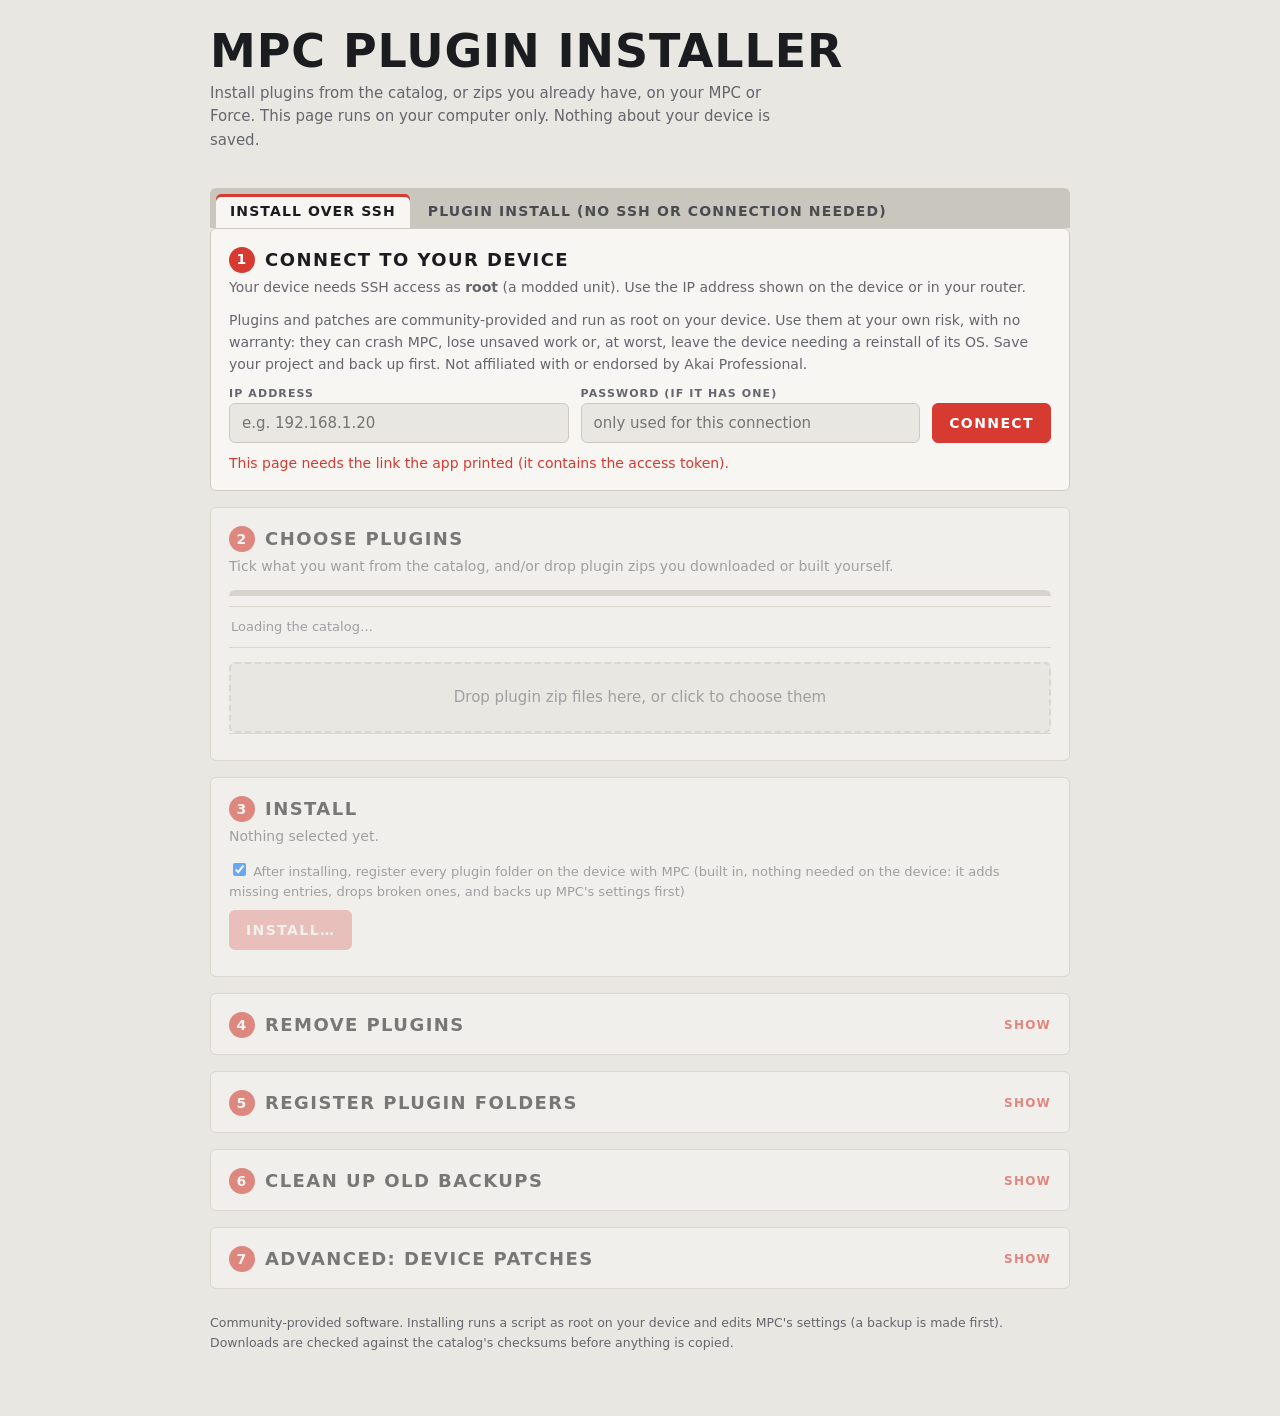
==== tools/desktop/web/index.html @ d4f352e7 "desktop: the easy stick's version label comes from the server, not a copy in the page Co-Authored-By" ====
<!doctype html>
<html lang="en">
<head>
<meta charset="utf-8">
<meta name="viewport" content="width=device-width, initial-scale=1">
<title>MPC Plugin Installer</title>
<style>
:root { --bg:#e9e7e2; --panel:#f7f6f3; --panel-2:#eeede8; --line:#cdcac2; --fg:#1b1c1f; --muted:#64666d; --accent:#d63a30; --accent-fg:#fff;
  --ok:#2e7d32; --lcd:#1b1c1f; --lcd-fg:#f4f4f4; --display:"Titillium Web","Arial Narrow",system-ui,sans-serif; --text:"Roboto",system-ui,sans-serif; color-scheme:light; }
* { box-sizing:border-box; }
body { margin:0; background:var(--bg); color:var(--fg); font:400 15px/1.55 var(--text); padding:0 16px 64px; }
.wrap { max-width:860px; margin-inline:auto; }
header { padding:28px 0 8px; }
h1 { font:700 clamp(30px,6vw,46px)/1 var(--display); text-transform:uppercase; letter-spacing:.02em; margin:0 0 8px; }
.lede { color:var(--muted); margin:0 0 20px; max-width:60ch; }
section { background:var(--panel); border:1px solid var(--line); border-radius:6px; padding:18px 18px 16px; margin-bottom:16px; }
section.off { opacity:.55; }
h2 { font:700 18px/1.2 var(--display); text-transform:uppercase; letter-spacing:.08em; margin:0 0 4px; display:flex; gap:10px; align-items:center; }
h2 .n { display:inline-grid; place-items:center; width:26px; height:26px; border-radius:50%; background:var(--accent); color:var(--accent-fg); font-size:14px; }
.sub { color:var(--muted); margin:0 0 12px; font-size:14px; }
label.f { display:flex; flex-direction:column; gap:4px; font:600 11px/1 var(--display); letter-spacing:.1em; text-transform:uppercase; color:var(--muted); }
input[type=text], input[type=password] { font:400 15px var(--text); letter-spacing:0; text-transform:none; color:var(--fg); background:var(--bg); border:1px solid var(--line); border-radius:6px; padding:10px 12px; width:100%; }
.row { display:flex; gap:12px; flex-wrap:wrap; align-items:flex-end; }
.row > * { flex:1 1 200px; }
.row > button { flex:0 0 auto; }
button, .btn { font:600 14px/1 var(--display); letter-spacing:.1em; text-transform:uppercase; border-radius:6px; border:1px solid var(--line); background:var(--panel-2); color:var(--fg); padding:12px 16px; cursor:pointer; }
button.primary { background:var(--accent); border-color:var(--accent); color:var(--accent-fg); }
button:disabled { opacity:.45; cursor:not-allowed; }
:focus-visible { outline:2px solid var(--accent); outline-offset:2px; }
.msg { margin:10px 0 0; font-size:14px; }
.msg.err { color:var(--accent); } .msg.ok { color:var(--ok); }
.small { font-size:13px; color:var(--muted); }
ul.list { list-style:none; margin:0; padding:0; border-top:1px solid var(--line); }
ul.list li { display:flex; gap:12px; align-items:flex-start; padding:10px 2px; border-bottom:1px solid var(--line); }
ul.list input[type=checkbox] { width:20px; height:20px; margin-top:2px; accent-color:var(--accent); flex:none; }
ul.list .t { flex:1; min-width:0; } ul.list .t b { font:700 16px var(--display); letter-spacing:.04em; text-transform:uppercase; }
ul.list .t .d { display:block; color:var(--muted); font-size:13px; }
.tag { display:inline-block; vertical-align:middle; font:600 11px var(--display); letter-spacing:.08em; text-transform:uppercase; border:1px solid var(--line); border-radius:4px; padding:2px 6px; margin-left:8px; color:var(--muted); }
.tag.ok { color:var(--ok); border-color:var(--ok); }
.drop { border:2px dashed var(--line); border-radius:6px; padding:22px; text-align:center; color:var(--muted); margin-top:14px; cursor:pointer; background:var(--bg); }
.drop.over { border-color:var(--accent); color:var(--fg); }
.log { background:var(--lcd); color:var(--lcd-fg); border-radius:6px; padding:12px; font:500 12.5px/1.5 ui-monospace,Menlo,Consolas,monospace; white-space:pre-wrap; overflow-wrap:anywhere; max-height:340px; overflow:auto; margin:12px 0 0; }
dialog { border:1px solid var(--line); border-radius:8px; background:var(--panel); color:var(--fg); max-width:520px; width:calc(100% - 32px); padding:20px; }
dialog::backdrop { background:rgb(0 0 0/.45); }
.spinner { display:inline-block; width:13px; height:13px; border:2px solid var(--line); border-top-color:var(--accent); border-radius:50%; animation:spin .8s linear infinite; vertical-align:-2px; margin-right:6px; }
@keyframes spin { to { transform:rotate(360deg); } }
dialog h3 { font:700 20px var(--display); text-transform:uppercase; letter-spacing:.06em; margin:0 0 8px; }
dialog .actions { display:flex; gap:10px; justify-content:flex-end; margin-top:16px; }
.tools[hidden] { display:none; }
.tools { display:grid; grid-template-columns:repeat(auto-fit,minmax(140px,1fr)); gap:10px; margin:0 0 10px; }
.tools .wide { grid-column:1 / -1; }
.tools select { font:400 14px var(--text); color:var(--fg); background:var(--bg); border:1px solid var(--line); border-radius:6px; padding:10px 12px; width:100%; }
.tools label.f { min-width:0; }
.ktabs { display:flex; gap:4px; background:#c9c6bd; border-radius:6px 6px 0 0; padding:6px 6px 0; margin:8px 0 0; overflow-x:auto; }
.ktabs button { font:700 14px/1 var(--display); letter-spacing:.08em; text-transform:uppercase; color:#4a4c52; background:transparent; border:0; border-radius:5px 5px 0 0; padding:10px 14px; cursor:pointer; white-space:nowrap; }
.ktabs button:hover { color:var(--fg); background:#d6d3cb; }
.ktabs button[aria-selected=true] { color:var(--fg); background:var(--panel); box-shadow:inset 0 3px 0 var(--accent); }
.ktabs .n { font:500 12px var(--text, inherit); letter-spacing:0; background:#b7b4aa; color:var(--fg); border-radius:10px; padding:1px 7px; margin-left:4px; }
.catbar { display:flex; flex-wrap:wrap; gap:6px 16px; justify-content:space-between; align-items:center; margin:2px 0 8px; font-size:13px; color:var(--muted); }
.linkbtn { font:600 12px/1 var(--display); letter-spacing:.1em; text-transform:uppercase; color:var(--accent); background:none; border:0; padding:6px 0; cursor:pointer; }
.tag.up { color:#8a5a00; border-color:#c58b00; }
ul.list .t .d.osn.err { color:var(--accent); } ul.list .t .d.osn.warn { color:#4b3f94; }
#selbar { position:sticky; bottom:12px; z-index:4; display:flex; gap:12px; align-items:center; justify-content:space-between; background:var(--lcd); color:var(--lcd-fg);
  border-radius:8px; padding:10px 12px 10px 16px; box-shadow:0 6px 24px rgb(0 0 0/.25); margin-top:12px; }
#selbar[hidden] { display:none; }
#selbar b { font:700 15px var(--display); letter-spacing:.06em; text-transform:uppercase; }
#selbar button.linkbtn { color:#ffb3ad; }
details.collapse > summary { cursor:pointer; list-style:none; display:flex; justify-content:space-between; align-items:center; gap:12px; }
details.collapse > summary::-webkit-details-marker { display:none; }
details.collapse > summary h2 { margin:0; }
details.collapse > summary .hint { font:600 12px/1 var(--display); letter-spacing:.1em; text-transform:uppercase; color:var(--accent); }
details.collapse[open] > summary .hint { font-size:0; }
details.collapse[open] > summary .hint::after { content:"Hide"; font-size:12px; }
details.collapse[open] > summary { margin-bottom:6px; }
.row input[type=number] { width:100%; font:400 15px var(--text); color:var(--fg); background:var(--bg); border:1px solid var(--line); border-radius:6px; padding:10px 12px; }
ul.list li.grp { display:block; padding:12px 2px 6px; font:700 12px/1 var(--display); letter-spacing:.12em; text-transform:uppercase; color:var(--muted); border-bottom:1px solid var(--line); }
#drivelist li { flex-wrap:wrap; align-items:center; } #drivelist .t { flex:1 1 180px; min-width:0; } #drivelist button { flex:none; }
label.opt { display:block; margin:8px 0; }
fieldset.where { border:1px solid var(--line); border-radius:6px; margin:0 0 12px; padding:8px 12px 10px; }
fieldset.where[hidden] { display:none; }
fieldset.where legend { font:600 11px/1 var(--display); letter-spacing:.1em; text-transform:uppercase; color:var(--muted); padding:0 6px; }
.whereopt { display:flex; gap:10px; align-items:flex-start; padding:6px 0; cursor:pointer; }
.whereopt input { margin-top:3px; accent-color:var(--accent); }
.whereopt span { display:block; } .whereopt small { display:block; color:var(--muted); font-size:13px; }
.badge { font:700 12px/1 var(--display); letter-spacing:.08em; text-transform:uppercase; color:#8a5a00; border:1px solid #c58b00; background:#fbf1d6; border-radius:999px; padding:4px 10px; margin-left:auto; }
.badge[hidden] { display:none; }
details.collapse > summary .badge + .hint { margin-left:12px; }
footer { color:var(--muted); font-size:12.5px; margin-top:24px; }
</style>
</head>
<body>
<div class="wrap">
<div id="newver" class="small" hidden style="background:var(--panel);border:1px solid var(--accent);border-radius:6px;padding:10px 14px;margin-top:16px"></div>
<header>
  <h1>MPC plugin installer</h1>
  <p class="lede">Install plugins from the catalog, or zips you already have, on your MPC or Force. This page runs on your computer only. Nothing about your device is saved.</p>
</header>

<div class="ktabs" id="modetabs" role="tablist" aria-label="Mode">
  <button type="button" id="mode-install" role="tab" aria-selected="true">Install over SSH</button>
  <button type="button" id="mode-stick" role="tab" aria-selected="false">Plugin install (no SSH or connection needed)</button>
</div>

<div id="install-mode">
<section id="s1">
  <h2><span class="n">1</span>Connect to your device</h2>
  <p class="sub">Your device needs SSH access as <b>root</b> (a modded unit). Use the IP address shown on the device or in your router.</p>
  <p class="sub">Plugins and patches are community-provided and run as root on your device. Use them at your own risk, with no warranty: they can crash MPC, lose unsaved work or, at worst, leave the device needing a reinstall of its OS. Save your project and back up first. Not affiliated with or endorsed by Akai Professional.</p>
  <form id="conn" class="row" autocomplete="off">
    <label class="f">IP address<input id="host" type="text" inputmode="decimal" placeholder="e.g. 192.168.1.20" spellcheck="false" required></label>
    <label class="f">Password (if it has one)<input id="pw" type="password" placeholder="only used for this connection"></label>
    <button class="primary" id="connect" type="submit">Connect</button>
  </form>
  <p class="msg" id="connmsg" role="status" aria-live="polite"></p>
</section>

<section id="s2" class="off">
  <h2><span class="n">2</span>Choose plugins</h2>
  <p class="sub">Tick what you want from the catalog, and/or drop plugin zips you downloaded or built yourself.</p>
  <div class="ktabs" id="ktabs" role="tablist" aria-label="Plugin kind" hidden></div>
  <div class="tools" id="tools" hidden>
    <label class="f wide">Search<input id="q" type="search" placeholder="Name, developer or what it does" autocomplete="off"></label>
    <label class="f">Developer<select id="f-dev"></select></label>
    <label class="f">Show<select id="f-show"></select></label>
    <label class="f">Sort by<select id="f-sort"></select></label>
  </div>
  <div class="catbar"><span id="catcount" aria-live="polite"></span><button class="linkbtn" type="button" id="resetf" hidden>Clear filters</button></div>
  <ul class="list" id="cat"><li class="small">Loading the catalog…</li></ul>
  <div class="drop" id="drop" tabindex="0" role="button" aria-label="Add plugin zip files">Drop plugin zip files here, or click to choose them
    <input id="file" type="file" accept=".zip" multiple hidden></div>
  <ul class="list" id="ups"></ul>
  <p class="msg" id="upmsg" role="status" aria-live="polite"></p>
</section>

<section id="s3" class="off">
  <h2><span class="n">3</span>Install</h2>
  <p class="sub" id="summary">Nothing selected yet.</p>
  <fieldset class="where" id="where" hidden><legend>Install to</legend><div id="whereopts"></div><div id="drives" hidden><p class="small">These drives have no <code>Synths</code> folder yet. Create one to install there:</p><ul class="list" id="drivelist"></ul></div><p class="msg" id="drivemsg" role="status" aria-live="polite"></p><p class="msg" id="wherewarn"></p><p class="small" id="wherefix" hidden><a href="#d7" id="wherefixlink">Open step 7: the drive exec patch</a></p></fieldset>
  <label class="small opt" id="regboxl"><input type="checkbox" id="regon" checked> After installing, register every plugin folder on the device with MPC (built in, nothing needed on the device: it adds missing entries, drops broken ones, and backs up MPC's settings first)</label>
  <button class="primary" id="go" disabled>Install…</button>
  <p class="msg" id="result" role="status" aria-live="polite"></p>
  <pre class="log" id="log" hidden></pre>
</section>

<section id="s4" class="off">
<details id="d4" class="collapse">
  <summary><h2><span class="n">4</span>Remove plugins</h2><span class="hint">Show</span></summary>
  <p class="sub">The plugins on your device. Removing deletes the plugin's folder and its entry in MPC's plugin list (MPC's settings are backed up first). Your own files inside it, such as ROMs, kits and dumps, are kept. Addins (libraries MPC loads when it starts) are listed last: removing one runs its own uninstaller, which takes it out of MPC's start-up list and deletes its folder, settings included.</p>
  <ul class="list" id="dev"><li class="small">Connect to see what is on the device.</li></ul>
  <button id="rm" disabled>Remove…</button>
  <p class="msg" id="rmresult" role="status" aria-live="polite"></p>
  <pre class="log" id="rmlog" hidden></pre>
</details>
</section>

<section id="s5" class="off">
<details id="d5" class="collapse">
  <summary><h2><span class="n">5</span>Register plugin folders</h2><span class="badge" id="regbadge" hidden></span><span class="hint">Show</span></summary>
  <p class="sub">A plugin folder only shows up in MPC once it is in MPC's plugin list. Folders you copied in yourself, or that MPC forgot (for example because a card was out when MPC started), are not. This adds them, and drops entries whose plugin file is gone. Everything else in the list is left alone. MPC's settings are backed up first and MPC restarts once.</p>
  <ul class="list" id="reglist"><li class="small">Connect to check.</li></ul>
  <button id="reg" disabled>Register…</button>
  <p class="msg" id="regres" role="status" aria-live="polite"></p>
  <pre class="log" id="reglog" hidden></pre>
</details>
</section>

<section id="s6" class="off">
<details id="d6" class="collapse">
  <summary><h2><span class="n">6</span>Clean up old backups</h2><span class="hint">Show</span></summary>
  <p class="sub">Every install, removal and sync leaves a copy of MPC's settings file on the device. They are small, but they pile up. This keeps the newest ones and deletes the older ones. The newest backup is never deleted, and MPC is not restarted.</p>
  <p class="small" id="bkinfo">Connect to see them.</p>
  <div class="row"><label class="f">Keep the newest<input id="keepn" type="number" min="1" max="1000" value="10" inputmode="numeric"></label><button id="prune" disabled>Delete older backups…</button></div>
  <p class="msg" id="pruneres" role="status" aria-live="polite"></p>
</details>
</section>

<section id="s7" class="off">
<details id="d7" class="collapse">
  <summary><h2><span class="n">7</span>Advanced: device patches</h2><span class="hint">Show</span></summary>
  <p class="sub"><b>Not for most people.</b> A patch changes the device itself (for example Akai's own MPC program), not a plugin. If it goes wrong, MPC may not start until you Undo it or reinstall the OS. Checking only <b>looks</b>: it asks the device which patches are applied and changes nothing. <b>Apply</b> and <b>Undo</b> run the patch's own script on the device, with its default settings, and only after you type a confirmation word. Read the patch's guide first; one patch at a time; never as part of a plugin install. For options (such as which buttons to remap), run the script yourself over SSH as its guide says.</p>
  <div class="row"><button id="patchcheck" type="button" disabled>Check the device</button></div>
  <p class="small" id="patchinfo">Connect, then open this step to check.</p>
  <ul class="list" id="patchlist"></ul>
  <div class="msg" id="patchres"></div>
  <pre class="log" id="patchlog" hidden></pre>
</details>
</section>

<div id="selbar" hidden role="region" aria-label="Selected plugins"><span><b id="selcount"></b> <button class="linkbtn" type="button" id="selclear">Clear</button></span><button class="primary" id="go2" type="button">Install…</button></div>
</div>

<div id="stick-mode" hidden>
<section id="es">
  <h2>Plugin install stick (no SSH or connection needed)</h2>
  <p class="sub"><b>What this is for:</b> browsing and installing community plugins on the MPC's own screen, with no computer
  connection, password or setup. This writes a ready-made USB stick; you plug it into the device and confirm one prompt.</p>
  <p class="sub"><b>Works on:</b> Gen1 MPC (Live/One/X/Key), Force and Gen2 (Live III, One G2, Key(s) G2), on MPC OS 3.9.1 and 3.10.
  One stick fits every device and picks the right version itself. <b>Gen2 is a beta, not yet tested on hardware.</b></p>
  <p class="sub"><b>Credit:</b> the on-device manager is <a href="https://github.com/Eurikon/plugin-manager-usb-for-open-mpc" target="_blank" rel="noopener">Plugin Manager USB for OPEN MPC</a>
  by Eurikon (MIT). This installer downloads his release (<span id="es-ver"></span>, checked against a fixed checksum) and copies it to your stick.</p>
  <div id="es-drives"></div>
  <div class="row">
    <label class="f">Empty USB stick or folder<input id="es-out" type="text" placeholder="pick a mounted stick below, or Browse" spellcheck="false"></label>
    <button id="es-out-browse" type="button">Browse…</button>
    <button class="primary" id="es-build" type="button">Download and write…</button>
  </div>
  <p class="msg" id="es-msg" role="status" aria-live="polite"></p>
  <p class="small"><b>On the device:</b> MPC OS 3.9.1: insert the stick and choose Open. MPC OS 3.10: first import
  <code>Plugin Manager helper.xpa</code> from the stick once (Browser, Load, extract to the internal MPC Documents, restart), then
  insert the stick and choose Open, or hold Shift + Menu for two seconds. Save your project first: opening the manager stops MPC.</p>
</section>
<details id="dadv" class="collapse">
<summary><h2>Advanced: build a stick from your own firmware (SSH, put back addins, preset plugin list)</h2><span class="hint">Show</span></summary>
<section id="st-intro">
  <p class="sub"><b>What this is for:</b> installing the plugin manager (and other catalog plugins) on a device you have no SSH
  access to at all -- no connecting, no password, no setup. You build a small USB stick here; it does the rest on the device
  itself.</p>
  <p class="sub"><b>How it works:</b> MPC OS has its own stock "USB script" reader, built in by Akai (not a security hole): a
  stick with the right files on it makes MPC ask one on-screen question, then run a script as root. This builds that stick.
  Nothing is installed until you confirm the prompt on the device's own screen.</p>
  <p class="sub"><b>Works on:</b> Gen1 MPC (Live/One/X/Key), Force, and Gen2 (Live III, One G2, Key(s) G2) -- but only on
  <b>MPC OS up to 3.9.1</b>. Akai closed this route in <b>MPC OS 3.10</b> and later; a stick built here will not work on a
  device already updated past that. Use the plugin install stick above for 3.10.</p>
  <p class="sub"><b>Gen2 devices specifically:</b> their storage can't be made to remember changes the way Gen1/Force can. The
  plugin manager itself, once installed, stays. But anything else this does -- putting back addins you'd already installed,
  or the optional SSH access below -- is undone by every reboot, so you'd reinsert the stick and confirm the prompt again
  each time the device restarts.</p>
</section>
<section id="st1">
  <h2><span class="n">1</span>Firmware</h2>
  <p class="sub">This reads your device's own stock Akai update image to work out a one-time check it needs (nothing from this image is kept or sent anywhere). Use the exact image for your device: Gen1 MPC, Force, or Gen2 (Live III, One G2, Key(s) G2). <a href="https://www.akaipro.com/downloads-and-support/downloads/firmware/mpc/" target="_blank" rel="noopener">Get it from Akai</a> if you don't have it already, then point this at the downloaded file.</p>
  <div class="row">
    <label class="f">Path to the firmware file (.img, or the MPC executable from one)<input id="st-fw" type="text" placeholder="e.g. /home/you/Downloads/MPC-3.9.1-Gen2-update.img" spellcheck="false"></label>
    <button id="st-fw-browse" type="button">Browse…</button>
    <button class="primary" id="st-scan" type="button">Scan…</button>
  </div>
  <p class="msg" id="st-scanmsg" role="status" aria-live="polite"><span class="spinner" id="st-scanspin" hidden></span><span id="st-scanmsgtext"></span></p>
  <pre class="log" id="st-scanlog" hidden></pre>
</section>

<section id="st2" class="off">
<details id="dst2" class="collapse">
  <summary><h2><span class="n">2</span>Advanced: SSH access (optional)</h2><span class="hint">Show</span></summary>
  <p class="sub"><b>Most people can skip this.</b> It only matters if you also want an ordinary SSH login on this device, separate
  from the one-time install below (which happens either way). Leave it on "None" unless you know you want this.</p>
  <div class="row">
    <label class="f">
      <span style="display:flex;flex-wrap:wrap;gap:16px;text-transform:none;letter-spacing:0;font:400 15px var(--text);color:var(--fg)">
        <label><input type="radio" name="st-sshmode" id="st-ssh-none" checked> None (recommended)</label>
        <label><input type="radio" name="st-sshmode" id="st-ssh-paste"> Use my public key</label>
        <label><input type="radio" name="st-sshmode" id="st-ssh-gen"> Generate a new key</label>
        <label><input type="radio" name="st-sshmode" id="st-ssh-pw"> Set a password instead</label>
      </span>
    </label>
  </div>
  <p class="small">A key doesn't weaken your device's login: it only adds a key, on top of what's already there. On a device whose
  root filesystem can't be made writable (most Gen2 units), it lasts until the next reboot — reinsert the stick to redo it.</p>
  <label class="f" id="st-sshpaste-wrap" hidden>Public key (the line from your id_ed25519.pub or similar)<input id="st-sshpaste" type="text" placeholder="ssh-ed25519 AAAA... you@host" spellcheck="false"></label>
  <div id="st-sshgen-wrap" hidden>
    <p class="msg ok" id="st-sshgen-warn"><b>Shown once.</b> Save this private key now (e.g. as <code>~/.ssh/id_mpc</code>, <code>chmod 600</code>); the app does not keep a copy.</p>
    <pre class="log" id="st-sshgen-priv"></pre>
    <p class="small">Public key (goes on the stick): <code id="st-sshgen-pub" style="user-select:all"></code></p>
  </div>
  <div id="st-sshpw-wrap" hidden>
    <p class="msg err"><b>Not recommended.</b> A password can be guessed or intercepted; a key can't. This also turns on
    password login for root over SSH, where before only a key would have worked — anyone who learns this password gets a
    root shell on your device. Only works on a device whose root can be made writable (most Gen1/Force units); refused
    outright on most Gen2 units, which have no writable place to keep it.</p>
    <label class="f">Password<input id="st-sshpw" type="password" autocomplete="new-password" spellcheck="false"></label>
  </div>
</details>
</section>

<section id="st3" class="off">
  <h2><span class="n">3</span>What to install</h2>
  <p class="sub">Catalog plugin IDs, one or more, comma-separated. The plugin manager (default) then lets you browse and install more from the MPC screen itself.</p>
  <label class="f">Catalog IDs<input id="st-install" type="text" value="plugin-manager" spellcheck="false"></label>
</section>

<section id="st4" class="off">
  <h2><span class="n">4</span>Build the stick</h2>
  <p class="sub">Writes the stick's files to the folder you pick. Point it straight at a mounted FAT32/exFAT USB stick's top level (pick one below, or Browse to it) and there's nothing left to copy -- otherwise, copy everything in the folder (hidden files too) to the root of a stick afterward. Either way: insert the stick into the device and confirm the prompt there.</p>
  <div id="st-drives"></div>
  <div class="row">
    <label class="f">Folder to write it to<input id="st-out" type="text" placeholder="e.g. /home/you/Desktop/mpc-stick, or a mounted USB stick" spellcheck="false"></label>
    <button id="st-out-browse" type="button">Browse…</button>
    <button class="primary" id="st-build" type="button">Build…</button>
  </div>
  <p class="msg" id="st-buildmsg" role="status" aria-live="polite"></p>
</section>
</details>
</div>

<footer>Community-provided software. Installing runs a script as root on your device and edits MPC's settings (a backup is made first). Downloads are checked against the catalog's checksums before anything is copied.</footer>
</div>

<dialog id="dlg">
  <h3 id="dlgtitle">Install on your device?</h3>
  <p id="dlgtxt"></p>
  <p id="dlgsave"><b>Save your project first.</b> MPC will be stopped and started again, and anything unsaved is lost.</p>
  <div class="actions"><button id="no">Cancel</button><button class="primary" id="yes">Install</button></div>
</dialog>

<dialog id="bdlg">
  <h3 id="bdlgtitle">Choose a folder</h3>
  <p class="small" id="bdlgpath" style="word-break:break-all"></p>
  <p class="msg" id="bdlgmsg" role="status" aria-live="polite"></p>
  <ul class="list" id="bdlglist" style="max-height:320px;overflow:auto"></ul>
  <div class="actions"><button id="bdlgcancel">Cancel</button><button id="bdlgup">Up a level</button><button class="primary" id="bdlgpick">Use this folder</button></div>
</dialog>

<script>
"use strict";
var T = new URLSearchParams(location.search).get("t") || "";
try { history.replaceState(null, "", location.pathname); } catch (e) {}
var S = { connected: false, problems: [], cat: [], ups: [], pickCat: {}, pickUp: {}, running: false, dev: [], pickDev: {}, bk: null, roots: [], drives: [], root: "", unreg: null, mode: "install", f: { q: "", kind: "instrument", dev: "", show: "", sort: "name" } };
function $(id) { return document.getElementById(id); }
function text(el, s) { el.textContent = s; }
function api(path, body, raw) {
  var o = { headers: { "X-MPC-Token": T } };
  if (body !== undefined) { o.method = "POST"; if (raw) o.body = body; else { o.headers["Content-Type"] = "application/json"; o.body = JSON.stringify(body); } }
  return fetch(path, o).then(function (r) { return r.json().then(function (j) { if (!r.ok) throw new Error(j.error || ("HTTP " + r.status)); return j; }); });
}
function msg(el, s, cls) { text(el, s || ""); el.className = "msg" + (cls ? " " + cls : ""); }
function gb(kb) { return kb >= 1048576 ? (kb / 1048576).toFixed(1) + " GB" : Math.round(kb / 1024) + " MB"; }
function mb(n) { return n >= 1048576 ? (n / 1048576).toFixed(1) + " MB" : Math.max(1, Math.round(n / 1024)) + " KB"; }
function el(tag, cls, t) { var e = document.createElement(tag); if (cls) e.className = cls; if (t != null) e.textContent = t; return e; }

function setConnected(c, info, problems) {
  S.connected = c; S.problems = problems || []; S.libc = c && info ? (info.libc || "") : ""; S.arch = c && info ? (info.arch || "") : "";
  $("s2").classList.toggle("off", !c); $("s3").classList.toggle("off", !c); $("s4").classList.toggle("off", !c); $("s5").classList.toggle("off", !c); $("s6").classList.toggle("off", !c); $("s7").classList.toggle("off", !c);
  S.patches = null; drawPatches();
  if (c) {
    var n = (info.installed || []).length;
    S.roots = info.roots || []; S.drives = info.drives || []; var pr = S.roots.filter(function (r) { return r.primary && !r.noExec; })[0] || S.roots.filter(function (r) { return !r.noExec; })[0] || S.roots[0]; S.root = pr ? pr.path : "";
    var places = S.roots.map(function (r) { return r.label + " (" + (r.fs ? r.fs + ", " : "") + gb(r.freeKB) + " free)"; }).join("; ");
    var m = "Connected to " + info.host + " (" + (info.arch || "?") + "). " + n + " plugin folder" + (n === 1 ? "" : "s") + " found. Plugin locations: " + (places || info.synths) + ". Device key " + info.fingerprint + ".";
    if (S.problems.length) msg($("connmsg"), m + " Cannot install here: " + S.problems.join("; ") + ".", "err"); else msg($("connmsg"), m, "ok");
    drawWhere(); loadCatalog(); loadDevice(); loadUnreg(); loadBackups();
  }
  refresh();
}
function loadCatalog() {
  api("/api/catalog").then(function (j) { S.cat = j.plugins; buildTools(); drawCat(); }).catch(function (e) {
    S.cat = []; var ul = $("cat"); ul.textContent = ""; var li = el("li", "small", e.message); ul.appendChild(li);
  });
}
var SHOWS = { "": "All plugins", "new": "Not on the device yet", "on": "Already on the device", "upd": "Updates available", "sel": "Only the ones I ticked" };
var SORTS = { name: "Name", dev: "Developer", kind: "Kind", size: "Smallest download" };
var KINDS = { instrument: "Instruments", midi: "MIDI", effect: "Effects", addin: "Addins", all: "All" };
function kindWord(k) { return k === "midi" ? "MIDI plugins" : k === "all" ? "plugins" : (KINDS[k] || "plugins").toLowerCase(); }
function tabOf(p) { return p.role === "midi" && p.kind === "instrument" ? "midi" : p.kind; }   // MIDI generators and sequencers have their own tab
function fill(id, opts, val) {
  var sel = $(id); sel.textContent = "";
  opts.forEach(function (o) { var op = document.createElement("option"); op.value = o[0]; op.textContent = o[1]; sel.appendChild(op); });
  sel.value = val;
}
function buildTools() {
  var devs = {};
  S.cat.forEach(function (p) { devs[p.author] = 1; });
  if (S.cat.length && !S.cat.some(function (p) { return tabOf(p) === S.f.kind; })) {   // nothing of the open kind: open the first kind there is
    var first = KIND_TABS.filter(function (k) { return S.cat.some(function (p) { return tabOf(p) === k; }); })[0]; if (first) S.f.kind = first;
  }
  fill("f-dev", [["", "All developers"]].concat(Object.keys(devs).sort().map(function (d) { return [d, d]; })), S.f.dev);
  fill("f-show", Object.keys(SHOWS).map(function (k) { return [k, SHOWS[k]]; }), S.f.show);
  fill("f-sort", Object.keys(SORTS).map(function (k) { return [k, SORTS[k]]; }), S.f.sort);
  $("tools").hidden = S.cat.length === 0;
  drawKindTabs();
}
/* Instruments, Effects, Addins, as on the catalog page. Counts follow the other filters, so a search shows which tab holds the matches.
   Ticks are kept across tabs (the bar at the bottom counts them all). */
var KIND_TABS = ["instrument", "midi", "effect", "addin", "all"];
function kindCounts() { var c = {}; shownCat(true).forEach(function (p) { c[tabOf(p)] = (c[tabOf(p)] || 0) + 1; c.all = (c.all || 0) + 1; }); return c; }
function drawKindTabs() {
  var box = $("ktabs"); box.hidden = S.cat.length === 0; box.textContent = "";
  var c = kindCounts();
  KIND_TABS.forEach(function (k) {
    var b = el("button", null, KINDS[k]); b.type = "button"; b.setAttribute("role", "tab"); b.id = "kt-" + k; b.setAttribute("aria-selected", S.f.kind === k ? "true" : "false");
    b.tabIndex = S.f.kind === k ? 0 : -1; b.appendChild(el("span", "n", String(c[k] || 0)));
    b.addEventListener("click", function () { S.f.kind = k; drawKindTabs(); drawCat(); });
    b.addEventListener("keydown", function (e) {
      var i = KIND_TABS.indexOf(S.f.kind), d = { ArrowRight: 1, ArrowLeft: -1 }[e.key]; if (!d) return;
      e.preventDefault(); S.f.kind = KIND_TABS[(i + d + KIND_TABS.length) % KIND_TABS.length]; drawKindTabs(); drawCat(); $("kt-" + S.f.kind).focus();
    });
    box.appendChild(b);
  });
}
function shownCat(anyKind) {
  var f = S.f, q = f.q.trim().toLowerCase();
  var out = S.cat.filter(function (p) {
    if (q && [p.name, p.author, p.summary, p.id].join(" ").toLowerCase().indexOf(q) < 0) return false;
    if (!anyKind && f.kind !== "all" && tabOf(p) !== f.kind) return false;
    if (f.dev && p.author !== f.dev) return false;
    if (f.show === "new" && p.installed) return false;
    if (f.show === "on" && !p.installed) return false;
    if (f.show === "upd" && !p.update) return false;
    if (f.show === "sel" && !S.pickCat[p.id]) return false;
    return true;
  });
  var cmp = { name: function (a, b) { return a.name.localeCompare(b.name); },
              dev: function (a, b) { return a.author.localeCompare(b.author) || a.name.localeCompare(b.name); },
              kind: function (a, b) { return a.kind.localeCompare(b.kind) || a.name.localeCompare(b.name); },
              size: function (a, b) { return a.size - b.size || a.name.localeCompare(b.name); } }[f.sort] || function () { return 0; };
  return out.sort(cmp);
}
/* Which MPC OS generations a plugin works on and what that means for this device. The catalog says (os_compat, max_glibc); the device's glibc
   (S.libc, read when connecting) tells MPC OS 2.x (about glibc 2.32) from 3.x and the Force (2.39). Never blocks: it warns. */
function vgt(a, b) {   /* is version a newer than version b ("2.34" > "2.33") */
  var x = String(a).split(".").map(Number), y = String(b).split(".").map(Number);
  for (var i = 0; i < Math.max(x.length, y.length); i++) { var p = x[i] || 0, q = y[i] || 0; if (p !== q) return p > q; }
  return false;
}
/* MPC OS 3.x is the current, standard OS, so it gets no badge: only a 2.x-capable version with a 2.x device test does (as on the catalog site).
   A 3.x-only plugin on a device that looks like 2.x still gets osNote's warning. */
function osTagFor(p) {
  var g = p.os_compat || []; if (g.indexOf("2.x") < 0 || !p.tested_2x) return null;
  var t = el("span", "tag", "MPC OS 2.x tested"); t.title = "Tested on an MPC OS 2.x unit; its skin and library were also checked against MPC OS 2.15.1's own skins and glibc. Works on MPC OS 3.x too."; return t;
}
function osNote(p) {   /* {level, text} when this plugin will not work as expected on the connected device, else null */
  if (S.arch === "aarch64" && !p.gen2) return { level: "err", text: p.name + " has no Gen2 (aarch64) build yet, so it cannot be installed on this device." };
  if (!S.libc) return null;
  if (p.max_glibc && vgt(p.max_glibc, S.libc)) return { level: "err", text: p.name + " needs glibc " + p.max_glibc + " but this device has " + S.libc + ": MPC will list it but it will not load." };
  var g = p.os_compat || [];
  if (g.length && g.indexOf("2.x") < 0 && vgt("2.34", S.libc)) return { level: "warn", text: p.name + " is made for MPC OS 3.x. This device looks like MPC OS 2.x (glibc " + S.libc + "), so its touchscreen page may stay empty; it still works from the Q-Links." };
  return null;
}
function drawCat() {
  var ul = $("cat"); ul.textContent = "";
  var rows = shownCat(), f = S.f, filtered = !!(f.q || f.dev || f.show);
  var inTab = S.cat.filter(function (p) { return f.kind === "all" || tabOf(p) === f.kind; }).length;
  rows.forEach(function (p) {
    var li = el("li"), cb = document.createElement("input"); cb.type = "checkbox"; cb.id = "c_" + p.id; cb.checked = !!S.pickCat[p.id];
    cb.addEventListener("change", function () { S.pickCat[p.id] = cb.checked; refresh(); if (S.f.show === "sel") drawCat(); });
    var t = el("div", "t"), b = el("b", null, p.name);
    if (p.installed) b.appendChild(el("span", "tag ok", "on the device" + (p.installedAt ? " (" + p.installedAt + ")" : "")));
    if (p.update) b.appendChild(el("span", "tag up", "update: v" + p.installedVersion + " → v" + p.version));
    if (p.defer === false) { var dt = el("span", "tag", "restarts MPC itself"); dt.title = "This release has an older installer that restarts MPC on its own, so it adds a restart to the batch."; b.appendChild(dt); }
    var ot = p.kind === "addin" ? null : osTagFor(p); if (ot) b.appendChild(ot);
    if (p.gen2) { var gt = el("span", "tag", "Gen2"); gt.title = "Also built for Gen2 (aarch64) MPC devices; the app installs the right zip for the connected device."; b.appendChild(gt); }
    t.appendChild(b); t.appendChild(el("span", "d", "v" + p.version + " by " + p.author + " · " + mb(p.size) + " · " + p.summary));
    var on = osNote(p); if (on) t.appendChild(el("span", "d osn " + on.level, on.text));
    var lab = el("label"); lab.htmlFor = cb.id; lab.style.display = "contents"; lab.appendChild(t);
    li.appendChild(cb); li.appendChild(lab); ul.appendChild(li);
  });
  if (!S.cat.length) ul.appendChild(el("li", "small", "The catalog has no downloadable plugins right now."));
  else if (!rows.length) ul.appendChild(el("li", "small", inTab ? "No " + kindWord(f.kind) + " match. Try clearing the filters, or look in the other tabs." : "The catalog has no " + kindWord(f.kind) + " right now."));
  var n = Object.keys(S.pickCat).filter(function (k) { return S.pickCat[k]; }).length;
  text($("catcount"), S.cat.length ? "Showing " + rows.length + " of " + inTab + " " + kindWord(f.kind) + (n ? " · " + n + " ticked from the catalog" : "") : "");
  $("resetf").hidden = !filtered;
}
function rootNote(r) {
  var n = [];
  if (r.noExec) n.push("Mounted noexec: this drive does not let MPC run programs from it, so plugins installed here would be listed but only show Load Plugin. Two ways forward: install on the internal drive (pick it above), or keep this drive and apply the auto exec patch in step 7 (Advanced), which makes the Synths folder of every noexec drive executable. If auto exec is already installed, it takes up to five seconds after the folder appears: connect again to rescan.");
  if (r.noSymlinks) n.push("Formatted " + r.fs + ", which cannot store symbolic links: a plugin that needs them (Crate Digger) cannot be installed here.");
  if (!r.inContent) n.push("MPC does not list this folder as a content location, so a plugin's screen may not show until you add it in MPC's settings.");
  if (!r.primary) n.push("If this drive is not in when MPC starts, its plugins drop out of MPC's plugin list until you register them again (step 5).");
  return n;
}
function drawWhere() {
  var box = $("whereopts"); box.textContent = "";
  $("where").hidden = S.roots.length < 2 && !S.roots.some(function (r) { return r.noExec; }) && !S.drives.length;
  S.roots.forEach(function (r, i) {
    var lab = el("label", "whereopt"), rb = document.createElement("input"); rb.type = "radio"; rb.name = "where"; rb.value = r.path; rb.checked = r.path === S.root;
    rb.addEventListener("change", function () { S.root = r.path; drawWherewarn(); });
    var sp = el("span"); sp.appendChild(el("b", null, r.label + (r.noExec ? " (cannot run plugins: noexec)" : ""))); sp.appendChild(el("small", null, r.path + " · " + (r.fs ? r.fs + " · " : "") + gb(r.freeKB) + " free"));
    lab.appendChild(rb); lab.appendChild(sp); box.appendChild(lab);
  });
  drawWherewarn(); drawDrives();
}
function drawDrives() {
  var ul = $("drivelist"); ul.textContent = ""; $("drives").hidden = !S.drives.length;
  S.drives.forEach(function (d) {
    var li = el("li"), t = el("div", "t");
    t.appendChild(el("b", null, d.label));
    t.appendChild(el("span", "d", d.path + " · " + (d.fs ? d.fs + " · " : "") + gb(d.freeKB) + " free" + (d.noExec ? " · mounted noexec right now" : "")));
    var b = el("button", null, "Create Synths folder"); b.type = "button";
    b.addEventListener("click", function () { makeRoot(d, b); });
    li.appendChild(t); li.appendChild(b); ul.appendChild(li);
  });
}
function makeRoot(d, b) {
  b.disabled = true; msg($("drivemsg"), "Creating " + d.path + "/Synths…");
  api("/api/mkroot", { drive: d.path }).then(function (j) {
    var info = j.device, made = d.path + "/Synths";
    S.roots = info.roots || []; S.drives = info.drives || [];
    var r = S.roots.filter(function (x) { return x.path === made; })[0];
    if (r && !r.noExec) S.root = r.path;
    drawWhere(); loadDevice(); loadUnreg();
    msg($("drivemsg"), "Created " + made + ".", "ok"); refresh();
  }).catch(function (e) { b.disabled = false; msg($("drivemsg"), e.message, "err"); });
}
function drawWherewarn() {
  var r = S.roots.filter(function (x) { return x.path === S.root; })[0], n = r ? rootNote(r) : [];
  msg($("wherewarn"), n.join(" "), n.length && r && r.noExec ? "err" : "");
  var w = $("wherefix"); if (w) w.hidden = !(r && r.noExec);
}
function rootLabelOf(path) { var r = S.roots.filter(function (x) { return x.path === path; })[0]; return r ? r.label : path; }
function loadUnreg() {
  return api("/api/unregistered").then(function (j) { S.unreg = j; drawUnreg(); refresh(); }).catch(function (e) { S.unreg = null; $("reglist").textContent = ""; $("reglist").appendChild(el("li", "small", e.message)); refresh(); });
}
function drawUnreg() {
  var ul = $("reglist"); ul.textContent = ""; var u = S.unreg, n = u ? u.add.length + u.remove.length : 0;
  if (!u) { ul.appendChild(el("li", "small", "Connect to check.")); }
  else if (!n) { ul.appendChild(el("li", "small", "Everything in your plugin folders is registered with MPC.")); }
  else {
    u.add.forEach(function (it) { var li = el("li"), t = el("div", "t"); t.appendChild(el("b", null, it.folder)); t.appendChild(el("span", "d", "in " + (it.rootLabel || it.root) + " · will be added to MPC's plugin list")); li.appendChild(t); ul.appendChild(li); });
    u.remove.forEach(function (f) { var li = el("li"), t = el("div", "t"); t.appendChild(el("b", null, f.split("/").slice(-2).join("/"))); t.appendChild(el("span", "d", "its plugin file is gone: the entry will be dropped from the list")); li.appendChild(t); ul.appendChild(li); });
  }
  $("regbadge").hidden = !n; text($("regbadge"), n + " waiting");
}
function loadDevice() {
  return api("/api/device").then(function (j) { S.dev = j.plugins; if (j.roots) { S.roots = j.roots; } drawDev(); refresh(); }).catch(function (e) { S.dev = []; drawDev(); msg($("rmresult"), e.message, "err"); });
}
function devKey(p) { return p.root + "\u0000" + p.folder; }
function drawDev() {
  var ul = $("dev"); ul.textContent = ""; var last = null, grouped = S.roots.length > 1 || S.dev.some(function (p) { return p.addin; });
  S.dev.forEach(function (p, i) {
    if (grouped && p.root !== last) { last = p.root; ul.appendChild(el("li", "grp", (p.rootLabel || rootLabelOf(p.root)) + " · " + p.root)); }
    var key = devKey(p), li = el("li"), cb = document.createElement("input"); cb.type = "checkbox"; cb.id = "d_" + i; cb.disabled = !p.known; cb.checked = !!S.pickDev[key] && p.known;
    cb.addEventListener("change", function () { S.pickDev[key] = cb.checked; refresh(); });
    var t = el("div", "t"), b = el("b", null, p.name || p.folder);
    if (p.version) b.appendChild(el("span", "tag", "v" + p.version));
    t.appendChild(b);
    if (p.addin) t.appendChild(el("span", "d", p.known ? "addin · removed by its own uninstaller, its settings with it"
      : "addin · no uninstall.sh in its folder (not installed by the addin installer): remove it by hand"));
    else t.appendChild(el("span", "d", p.known ? p.folder + (p.keep.length ? " · your files kept: " + p.keep.join(", ") : " · nothing in it is kept") + " · " + (p.source === "catalog" ? "from the catalog" : "from a zip you added")
      : p.folder + " · not from the catalog, so the app can't tell which files in it are yours. Drop its release zip above to manage it here, or remove it by hand."));
    var lab = el("label"); lab.htmlFor = cb.id; lab.style.display = "contents"; lab.appendChild(t);
    li.appendChild(cb); li.appendChild(lab); ul.appendChild(li);
  });
  if (!S.dev.length) ul.appendChild(el("li", "small", "No plugin folders found on the device."));
}
var PATCH_STATE = { "not-checked": "Not checked", "stock": "Not applied", "patched": "Applied", "old-patch": "Older version applied", "partial": "Installed, not active", "unsupported": "This firmware is not supported", "error": "Could not check" };
function loadPatches() {
  if (!S.connected) return;
  $("patchcheck").disabled = true; text($("patchinfo"), "Asking the device…");
  api("/api/patches").then(function (j) { S.patches = j; }).catch(function (e) { S.patches = { patches: [], note: e.message, error: true }; })
    .then(function () { drawPatches(); });
}
function drawPatches() {
  var ul = $("patchlist"); ul.textContent = "";
  var j = S.patches;
  $("patchcheck").disabled = !S.connected;
  if (!j) { text($("patchinfo"), S.connected ? "Open this step or press Check the device." : "Connect, then open this step to check."); return; }
  text($("patchinfo"), j.note || (j.patches.length ? "" : "No device patches are published yet."));
  j.patches.forEach(function (p) {
    var li = el("li"), h = el("div"); h.appendChild(el("b", null, p.title));
    h.appendChild(el("span", "tag" + (p.state === "patched" ? " ok" : p.state === "error" || p.state === "unsupported" ? " up" : ""), PATCH_STATE[p.state] || p.state));
    li.appendChild(h); li.appendChild(el("div", "small", p.summary));
    var ch = "Changes " + p.modifies.join(", ") + (p.restarts_mpc ? "; MPC restarts" : "") + (p.backup ? "; a backup goes to " + p.backup : "") + ". Works on " + p.supports.os + ". By " + p.author + ".";
    li.appendChild(el("div", "small", ch));
    if (p.detail) li.appendChild(el("div", "small", p.detail));
    var can = p.state === "stock" || p.state === "old-patch" ? "install" : "", back = p.state === "patched" || p.state === "old-patch" || p.state === "partial" || (p.state === "unsupported" && p.hasBackup);
    if ((can && p.supported) || (back && p.reversible)) {
      var bar = el("div", "row");
      if (can && p.supported) bar.appendChild(patchButton(p, "install"));
      if (back && p.reversible) bar.appendChild(patchButton(p, "uninstall"));
      li.appendChild(bar);
    }
    if (p.docs) { var a = el("a", null, "Guide"); a.href = "https://github.com/sd88me/mpc-vst-plugins/blob/main/" + p.docs.replace(/^\/+/, ""); a.target = "_blank"; a.rel = "noopener"; a.style.color = "var(--accent)"; li.appendChild(a); }
    ul.appendChild(li);
  });
}
function patchButton(p, action) {
  var b = el("button", "pbtn", action === "install" ? "Apply…" : "Undo…"); b.type = "button"; b.disabled = S.running;
  b.addEventListener("click", function () { patchConfirm(p, action, b.parentNode.parentNode); });
  return b;
}
// The warning, what it changes and a typed word; nothing runs until the word matches. The server checks the word again.
function patchConfirm(p, action, li) {
  var old = li.querySelector(".pconfirm"); if (old) old.remove();
  var word = action === "install" ? "APPLY" : "UNDO", box = el("div", "pconfirm");
  box.style.cssText = "margin-top:8px;padding:10px;border:1px solid var(--accent);border-radius:6px";
  box.appendChild(el("div", null, (action === "install" ? "Apply" : "Undo") + ": " + p.title));
  box.appendChild(el("div", "small", "This changes " + p.modifies.join(", ") + "." + (p.restarts_mpc ? " MPC may stop and start again, so anything unsaved on the device is lost." : "") +
    (p.backup ? " A backup goes to " + p.backup + "." : "") + (action === "install" ? " You can undo it from here afterwards." : " The script restores what it saved.")));
  var lab = el("label", "small", "Type " + word + " to continue "), inp = document.createElement("input"); inp.type = "text"; inp.autocomplete = "off"; inp.spellcheck = false; inp.setAttribute("aria-label", "Type " + word);
  lab.appendChild(inp); box.appendChild(lab);
  var go = el("button", "primary", action === "install" ? "Apply patch" : "Undo patch"), no = el("button", null, "Cancel"); go.type = no.type = "button"; go.disabled = true;
  inp.addEventListener("input", function () { go.disabled = inp.value !== word || S.running; });
  no.addEventListener("click", function () { box.remove(); });
  go.addEventListener("click", function () {
    box.remove(); S.running = true; refresh(); var log = $("patchlog"); log.hidden = false; log.textContent = ""; msg($("patchres"), "Working…");
    api("/api/patch/run", { id: p.id, action: action, confirm: word })
      .then(function () { poll(0, log, $("patchres"), action === "install" ? "Applied. The row shows what the device now reports." : "Undone. The row shows what the device now reports."); })
      .catch(function (e) { S.running = false; refresh(); msg($("patchres"), e.message, "err"); });
  });
  var row = el("div", "row"); row.appendChild(go); row.appendChild(no); box.appendChild(row);
  li.appendChild(box); inp.focus();
}
function loadBackups() {
  return api("/api/backups").then(function (j) { S.bk = j.backups; drawBk(); refresh(); }).catch(function (e) { S.bk = null; text($("bkinfo"), e.message); refresh(); });
}
function keepN() { var n = parseInt($("keepn").value, 10); return isNaN(n) || n < 1 || n > 1000 ? 0 : n; }
function drawBk() {
  var b = S.bk;
  text($("bkinfo"), !b ? "Connect to see them." : b.count === 0 ? "No backups of MPC's settings on the device."
    : b.count + " backup" + (b.count === 1 ? "" : "s") + " of MPC's settings (about " + (b.totalKB >= 1024 ? (b.totalKB / 1024).toFixed(1) + " MB" : b.totalKB + " KB") + ")" +
      (b.oldest && b.newest ? ", from " + b.oldest + " to " + b.newest : "") + ".");
}
function drawUps() {
  var ul = $("ups"); ul.textContent = "";
  S.ups.forEach(function (p) {
    var li = el("li"), cb = document.createElement("input"); cb.type = "checkbox"; cb.id = "u_" + p.handle; cb.checked = S.pickUp[p.handle] !== false;
    S.pickUp[p.handle] = cb.checked;
    cb.addEventListener("change", function () { S.pickUp[p.handle] = cb.checked; refresh(); });
    var t = el("div", "t"), b = el("b", null, p.title); b.appendChild(el("span", "tag", "your zip"));
    t.appendChild(b); t.appendChild(el("span", "d", "v" + p.version + " · " + mb(p.size) + (p.defer ? "" : " · older installer: MPC restarts for this one on its own")));
    var rm = el("button", null, "Remove"); rm.type = "button";
    rm.addEventListener("click", function () { api("/api/discard", { handle: p.handle }).then(function () { S.ups = S.ups.filter(function (x) { return x.handle !== p.handle; }); drawUps(); refresh(); if (S.connected) loadDevice(); }); });
    var lab = el("label"); lab.htmlFor = cb.id; lab.style.display = "contents"; lab.appendChild(t);
    li.appendChild(cb); li.appendChild(lab); li.appendChild(rm); ul.appendChild(li);
  });
}
function selection() {
  return { catalog: S.cat.filter(function (p) { return S.pickCat[p.id]; }).map(function (p) { return p.id; }),
           uploads: S.ups.filter(function (p) { return S.pickUp[p.handle]; }).map(function (p) { return p.handle; }), root: S.root, register: $("regon").checked };
}
function refresh() {
  var s = selection(), n = s.catalog.length + s.uploads.length;
  text($("summary"), !S.connected ? "Connect to your device first." : n === 0 ? "Nothing selected yet." : n + " plugin" + (n === 1 ? "" : "s") + " selected.");
  $("go").disabled = !S.connected || n === 0 || S.running || S.problems.length > 0;
  Array.prototype.forEach.call(document.querySelectorAll(".pbtn"), function (b) { b.disabled = S.running; });
  var kn = keepN(); $("prune").disabled = !S.connected || S.running || !S.bk || kn === 0 || S.bk.count <= kn;
  $("rm").disabled = !S.connected || S.running || S.problems.length > 0 || !S.dev.some(function (p) { return S.pickDev[devKey(p)] && p.known; });
  $("reg").disabled = !S.connected || S.running || S.problems.length > 0 || !S.unreg || (S.unreg.add.length + S.unreg.remove.length) === 0;
  $("selbar").hidden = !(S.connected && n > 0 && !S.running && S.problems.length === 0);
  text($("selcount"), n + " plugin" + (n === 1 ? "" : "s") + " selected");
}

$("wherefixlink").addEventListener("click", function (e) { e.preventDefault(); $("d7").open = true; $("d7").scrollIntoView(); });
$("d7").addEventListener("toggle", function () { if ($("d7").open && S.connected && !S.patches) loadPatches(); });
$("patchcheck").addEventListener("click", loadPatches);
$("conn").addEventListener("submit", function (e) {
  e.preventDefault(); msg($("connmsg"), "Connecting…"); $("connect").disabled = true;
  api("/api/connect", { host: $("host").value, password: $("pw").value }).then(function (j) { $("pw").value = ""; setConnected(true, j.device, j.problems); })
    .catch(function (err) { setConnected(false); msg($("connmsg"), err.message, "err"); }).then(function () { $("connect").disabled = false; });
});

function upload(files) {
  if (!files.length) return;
  var fd = new FormData(); for (var i = 0; i < files.length; i++) fd.append("file", files[i], files[i].name);
  msg($("upmsg"), "Checking " + files.length + " file" + (files.length === 1 ? "" : "s") + "…");
  api("/api/upload", fd, true).then(function (j) {
    var bad = [];
    j.results.forEach(function (r) { if (r.package) S.ups.push(r.package); else bad.push(r.name + ": " + r.error); });
    drawUps(); refresh(); msg($("upmsg"), bad.join("\n"), bad.length ? "err" : ""); if (S.connected) loadDevice();
  }).catch(function (e) { msg($("upmsg"), e.message, "err"); });
}
var drop = $("drop");
drop.addEventListener("click", function () { $("file").click(); });
drop.addEventListener("keydown", function (e) { if (e.key === "Enter" || e.key === " ") { e.preventDefault(); $("file").click(); } });
$("file").addEventListener("change", function () { upload($("file").files); $("file").value = ""; });
["dragenter", "dragover"].forEach(function (n) { drop.addEventListener(n, function (e) { e.preventDefault(); drop.classList.add("over"); }); });
["dragleave", "drop"].forEach(function (n) { drop.addEventListener(n, function (e) { e.preventDefault(); drop.classList.remove("over"); }); });
drop.addEventListener("drop", function (e) { upload(e.dataTransfer.files); });

function startInstall() {
  var s = selection();
  api("/api/plan", s).then(function (p) {
    var names = p.items.map(function (i) { return i.title + " " + i.version; }).join(", ");
    var r = p.maybeMore ? " MPC will restart at least once, and once more for each plugin with an older installer that restarts MPC by itself (the log shows which)."
          : p.restarts > 1 ? " MPC will restart " + p.restarts + " times, because some of the installers restart it themselves." : " MPC will restart once.";
    S.mode = "install"; $("dlgsave").hidden = false; text($("dlgtitle"), "Install on your device?"); text($("yes"), "Install");
    var notes = s.catalog.map(function (id) { return osNote(S.cat.filter(function (x) { return x.id === id; })[0]); }).filter(Boolean);
    if (notes.some(function (n) { return n.level === "err"; })) text($("yes"), "Install anyway");
    text($("dlgtxt"), "About to install: " + names + (S.roots.length > 1 ? " to " + rootLabelOf(S.root) : "") + "." + r + (notes.length ? " " + notes.map(function (n) { return (n.level === "err" ? "Warning: " : "Note: ") + n.text; }).join(" ") : ""));
    $("dlg").showModal();
  }).catch(function (e) { msg($("result"), e.message, "err"); });
}
$("go").addEventListener("click", startInstall);
$("go2").addEventListener("click", startInstall);
$("selclear").addEventListener("click", function () {
  S.pickCat = {}; S.ups.forEach(function (p) { S.pickUp[p.handle] = false; }); drawCat(); drawUps(); refresh();
});
[["q", "q", "input"], ["f-dev", "dev", "change"], ["f-show", "show", "change"], ["f-sort", "sort", "change"]].forEach(function (m) {
  $(m[0]).addEventListener(m[2], function () { S.f[m[1]] = $(m[0]).value; drawKindTabs(); drawCat(); });
});
$("resetf").addEventListener("click", function () {
  S.f = { q: "", kind: S.f.kind, dev: "", show: "", sort: S.f.sort }; $("q").value = ""; buildTools(); drawCat();
});
$("no").addEventListener("click", function () { $("dlg").close(); });
function chosenDev() { return S.dev.filter(function (p) { return S.pickDev[devKey(p)] && p.known; }); }
$("rm").addEventListener("click", function () {
  var ch = chosenDev(); S.mode = "remove"; $("dlgsave").hidden = false;
  text($("dlgtitle"), "Remove from your device?"); text($("yes"), "Remove");
  var plugs = ch.filter(function (p) { return !p.addin; }), adds = ch.filter(function (p) { return p.addin; });
  text($("dlgtxt"), "About to remove: " + ch.map(function (p) { return p.name || p.folder; }).join(", ") + "." +
    (plugs.length ? " Each plugin's folder and its entry in MPC's plugin list are deleted (a backup of MPC's settings is made first)." : "") +
    (adds.length ? " Each addin is taken out of MPC's start-up list and its folder deleted, settings included." : "") +
    (!plugs.length ? "" : ch.some(function (p) { return p.keep.length; }) ? " Your own files are kept: " + ch.filter(function (p) { return p.keep.length; }).map(function (p) { return (p.name || p.folder) + " (" + p.keep.join(", ") + ")"; }).join("; ") + "." : " Nothing inside is kept.") + " MPC restarts once.");
  $("dlg").showModal();
});
$("prune").addEventListener("click", function () {
  var kn = keepN(), del = S.bk ? S.bk.count - kn : 0; S.mode = "prune"; $("dlgsave").hidden = true;
  text($("dlgtitle"), "Delete old settings backups?"); text($("yes"), "Delete");
  text($("dlgtxt"), "Keeps the newest " + kn + " backup" + (kn === 1 ? "" : "s") + " of MPC's settings and deletes the " + del + " older one" + (del === 1 ? "" : "s") + ". MPC is not restarted and nothing else is touched.");
  $("dlg").showModal();
});
$("keepn").addEventListener("input", refresh);
$("reg").addEventListener("click", function () {
  var u = S.unreg; S.mode = "register"; $("dlgsave").hidden = false;
  text($("dlgtitle"), "Register plugin folders?"); text($("yes"), "Register");
  text($("dlgtxt"), "Adds " + u.add.length + " plugin folder" + (u.add.length === 1 ? "" : "s") + " to MPC's plugin list (" + u.add.map(function (i) { return i.folder; }).join(", ") + ")" +
    (u.remove.length ? " and drops " + u.remove.length + " entr" + (u.remove.length === 1 ? "y" : "ies") + " whose plugin file is gone" : "") + ". Everything else in the list stays. MPC's settings are backed up first and MPC restarts once.");
  $("dlg").showModal();
});
$("yes").addEventListener("click", function () {
  $("dlg").close();
  if (S.mode === "prune") {
    msg($("pruneres"), "Working…"); $("prune").disabled = true;
    api("/api/prune", { keep: keepN(), confirm: true }).then(function (j) { msg($("pruneres"), "Deleted " + j.deleted + " old backup" + (j.deleted === 1 ? "" : "s") + ".", "ok"); S.bk = j.backups; drawBk(); refresh(); })
      .catch(function (e) { msg($("pruneres"), e.message, "err"); refresh(); });
    return;
  }
  if (S.mode === "register") {
    S.running = true; refresh(); msg($("regres"), "Working…"); var gl = $("reglog"); gl.hidden = false; gl.textContent = "";
    api("/api/register", { confirm: true }).then(function () { poll(0, $("reglog"), $("regres"), "Done. MPC is starting again: the folders are registered."); })
      .catch(function (e) { S.running = false; refresh(); msg($("regres"), e.message, "err"); });
    return;
  }
  if (S.mode === "remove") {
    var items = chosenDev().map(function (p) { return { root: p.root, folder: p.folder }; });
    S.running = true; refresh(); msg($("rmresult"), "Working…"); var rl = $("rmlog"); rl.hidden = false; rl.textContent = "";
    api("/api/remove", { items: items, confirm: true }).then(function () { poll(0, $("rmlog"), $("rmresult"), "Done. MPC is starting again: the plugins are gone from its list."); })
      .catch(function (e) { S.running = false; refresh(); msg($("rmresult"), e.message, "err"); });
    return;
  }
  var s = selection(); s.confirm = true;
  S.running = true; refresh(); msg($("result"), "Working…"); var log = $("log"); log.hidden = false; log.textContent = "";
  api("/api/install", s).then(function () { poll(0, $("log"), $("result"), "Done. MPC is starting again: the new plugins are in the plugin list."); }).catch(function (e) { S.running = false; refresh(); msg($("result"), e.message, "err"); });
});
function poll(since, log, resultEl, doneText) {
  api("/api/job?since=" + since).then(function (j) {
    if (j.lines.length) { log.textContent += j.lines.join("\n") + "\n"; log.scrollTop = log.scrollHeight; }
    if (j.state === "running") { setTimeout(function () { poll(j.next, log, resultEl, doneText); }, 600); return; }
    S.running = false; msg(resultEl, j.state === "done" ? doneText : j.result, j.state === "done" ? "ok" : "err");
    if (resultEl === $("patchres") && S.connected) loadPatches();
    api("/api/state").then(function (st) { if (st.device) { S.problems = st.problems || []; S.pickDev = {}; loadCatalog(); loadDevice(); loadUnreg(); loadBackups(); } });
    refresh();
  }).catch(function (e) { setTimeout(function () { poll(since, log, resultEl, doneText); }, 1500); });
}

/* --- USB stick mode: independent of the device connection above. --- */
var ST = { scanHandle: "", running: false, drives: [] };
function setMode(m) {
  S.mode2 = m;
  $("install-mode").hidden = m !== "install"; $("stick-mode").hidden = m !== "stick";
  $("mode-install").setAttribute("aria-selected", m === "install" ? "true" : "false");
  $("mode-stick").setAttribute("aria-selected", m === "stick" ? "true" : "false");
}
$("mode-install").addEventListener("click", function () { setMode("install"); });
$("mode-stick").addEventListener("click", function () { setMode("stick"); });

var BR = { mode: "dir", target: null, dir: "" };
function openBrowse(mode, target, start) {
  BR.mode = mode; BR.target = target;
  $("bdlgtitle").textContent = mode === "file" ? "Choose the firmware file" : "Choose a folder";
  $("bdlgpick").hidden = mode === "file";
  $("bdlg").showModal();
  browseTo(start || "");
}
function browseTo(dir) {
  msg($("bdlgmsg"), "Loading…");
  api("/api/browse?dir=" + encodeURIComponent(dir)).then(function (r) {
    BR.dir = r.dir; BR.parent = r.parent || "";
    $("bdlgpath").textContent = r.dir;
    $("bdlgup").disabled = !r.parent;
    msg($("bdlgmsg"), "");
    var ul = $("bdlglist"); ul.textContent = "";
    r.entries.forEach(function (e) {
      var li = el("li"); var b = el("button", "linkbtn", (e.isDir ? "📁 " : "") + e.name);
      b.type = "button";
      b.onclick = function () {
        if (e.isDir) { browseTo(e.path); }
        else if (BR.mode === "file") { BR.target.value = e.path; $("bdlg").close(); }
      };
      li.appendChild(b); ul.appendChild(li);
    });
  }).catch(function (e) { msg($("bdlgmsg"), e.message, "err"); });
}
$("bdlgup").addEventListener("click", function () { if (BR.parent) browseTo(BR.parent); });
$("bdlgcancel").addEventListener("click", function () { $("bdlg").close(); });
$("bdlgpick").addEventListener("click", function () { BR.target.value = BR.dir; $("bdlg").close(); });
$("st-fw-browse").addEventListener("click", function () { openBrowse("file", $("st-fw"), $("st-fw").value.trim()); });
$("st-out-browse").addEventListener("click", function () { openBrowse("dir", $("st-out"), $("st-out").value.trim()); });
api("/api/drives").then(function (r) {
  var ds = r.drives || []; ST.drives = ds; if (!ds.length) return;
  var box = $("st-drives"); box.innerHTML = '<p class="small">Mounted drives: </p>';
  var ul = el("ul", "list"); box.appendChild(ul);
  ds.forEach(function (d) {
    var li = el("li"); var b = el("button", "linkbtn", d.label + " (" + d.path + ")");
    b.type = "button"; b.onclick = function () { $("st-out").value = d.path; };
    li.appendChild(b); ul.appendChild(li);
  });
}).catch(function () {});

function scanMsg(s, cls, spin) {
  text($("st-scanmsgtext"), s || ""); $("st-scanmsg").className = "msg" + (cls ? " " + cls : "");
  $("st-scanspin").hidden = !spin;
}
$("st-scan").addEventListener("click", function () {
  var fw = $("st-fw").value.trim();
  if (!fw) { scanMsg("Enter the path to a firmware file first.", "err"); return; }
  ST.running = true; ST.scanHandle = ""; $("st2").classList.add("off"); $("st3").classList.add("off"); $("st4").classList.add("off");
  scanMsg("Scanning…", null, true); var log = $("st-scanlog"); log.hidden = false; log.textContent = "";
  api("/api/stick/scan", { Firmware: fw }).then(function () { stickPoll(0, log); })
    .catch(function (e) { ST.running = false; scanMsg(e.message, "err"); });
});
function stickPoll(since, log) {
  api("/api/stick/job?since=" + since).then(function (j) {
    if (j.lines.length) {
      log.textContent += j.lines.join("\n") + "\n"; log.scrollTop = log.scrollHeight;
      scanMsg(j.lines[j.lines.length - 1], null, true); // the latest progress line, so it reads as still working, not stuck
    }
    if (j.state === "running") { setTimeout(function () { stickPoll(j.next, log); }, 600); return; }
    ST.running = false;
    if (j.state === "done") {
      ST.scanHandle = j.result;
      scanMsg("Found the salt. Set up SSH if you want it (most people don't need to), then build the stick below.", "ok");
      $("st2").classList.remove("off"); $("st3").classList.remove("off"); $("st4").classList.remove("off");
    } else {
      scanMsg(j.result, "err");
    }
  }).catch(function (e) { setTimeout(function () { stickPoll(since, log); }, 1500); });
}
["st-ssh-none", "st-ssh-paste", "st-ssh-gen", "st-ssh-pw"].forEach(function (id) {
  $(id).addEventListener("change", function () {
    $("st-sshpaste-wrap").hidden = !$("st-ssh-paste").checked;
    $("st-sshpw-wrap").hidden = !$("st-ssh-pw").checked;
    $("st-sshgen-wrap").hidden = true;
    if ($("st-ssh-gen").checked) {
      api("/api/stick/keygen", {}).then(function (k) {
        $("st-sshgen-pub").textContent = k.public.trim();
        $("st-sshgen-priv").textContent = k.private;
        $("st-sshgen-wrap").hidden = false;
        ST.genPub = k.public.trim();
      }).catch(function (e) { msg($("st-buildmsg"), e.message, "err"); $("st-ssh-none").checked = true; });
    }
  });
});
function stickSSHKey() {
  if ($("st-ssh-paste").checked) return $("st-sshpaste").value.trim();
  if ($("st-ssh-gen").checked) return ST.genPub || "";
  return "";
}
function stickSSHPassword() {
  return $("st-ssh-pw").checked ? $("st-sshpw").value : "";
}
function stickOutIsAMountedDrive(out) {
  return ST.drives.some(function (d) { return out === d.path || out.indexOf(d.path.replace(/[\\/]+$/, "") + "/") === 0; });
}
$("st-build").addEventListener("click", function () {
  if (!ST.scanHandle) { msg($("st-buildmsg"), "Scan the firmware first.", "err"); return; }
  var out = $("st-out").value.trim();
  if (!out) { msg($("st-buildmsg"), "Enter a folder to write the stick to.", "err"); return; }
  var ids = $("st-install").value.split(",").map(function (s) { return s.trim(); }).filter(Boolean);
  msg($("st-buildmsg"), "Building…");
  api("/api/stick/build", { ScanHandle: ST.scanHandle, Out: out, Install: ids, SSHPubKey: stickSSHKey(), SSHPassword: stickSSHPassword() })
    .then(function (r) {
      var where = stickOutIsAMountedDrive(out)
        ? "That's a mounted drive, so it's already on the stick -- just"
        : "Copy everything in " + r.out + " (hidden files too) to the root of a USB stick, then";
      msg($("st-buildmsg"), "Wrote " + r.out + ". " + where + " insert it into the MPC/Force and confirm the prompt on the device.", "ok");
    }).catch(function (e) { msg($("st-buildmsg"), e.message, "err"); });
});


/* Easy stick: download the pinned community manager stick and write it to a drive. */
api("/api/stick/easyinfo").then(function (r) { $("es-ver").textContent = r.version; }).catch(function () { $("es-ver").textContent = "a pinned release"; });
$("es-out-browse").addEventListener("click", function () { openBrowse("dir", $("es-out"), $("es-out").value.trim()); });
api("/api/drives").then(function (r) {
  var ds = r.drives || []; if (!ds.length) return;
  var box = $("es-drives"); box.innerHTML = '<p class="small">Mounted drives: </p>';
  var ul = el("ul", "list"); box.appendChild(ul);
  ds.forEach(function (d) {
    var li = el("li"); var b = el("button", "linkbtn", d.label + " (" + d.path + ")");
    b.type = "button"; b.onclick = function () { $("es-out").value = d.path; };
    li.appendChild(b); ul.appendChild(li);
  });
}).catch(function () {});
$("es-build").addEventListener("click", function () {
  var out = $("es-out").value.trim();
  if (!out) { msg($("es-msg"), "Pick an empty USB stick or folder first.", "err"); return; }
  msg($("es-msg"), "Downloading and writing…");
  api("/api/stick/easy", { Out: out }).then(function (r) {
    var where = stickOutIsAMountedDrive(out) ? "That's a mounted drive, so it's already on the stick." : "Copy everything in " + r.out + " (hidden files too) to the root of a FAT32 or exFAT USB stick.";
    msg($("es-msg"), "Wrote " + r.version + " to " + r.out + ". " + where + " Eject it safely, then follow the steps below for your MPC OS.", "ok");
  }).catch(function (e) { msg($("es-msg"), e.message, "err"); });
});

api("/api/version").then(function (v) {
  if (!v || !v.newer) return;
  var b = $("newver"); b.textContent = "A newer installer is available: " + v.latest + " (you have " + v.current + "). ";
  var a = el("a", null, "Download it"); a.href = v.url; a.target = "_blank"; a.rel = "noopener"; b.appendChild(a);
  var x = el("button", null, "Dismiss"); x.type = "button"; x.style.marginLeft = "12px"; x.onclick = function () { b.hidden = true; }; b.appendChild(x);
  b.hidden = false;
}).catch(function () {});

api("/api/state").then(function (st) {
  S.ups = st.uploads || []; drawUps();
  if (st.connected) setConnected(true, st.device, st.problems); else refresh();
}).catch(function () { msg($("connmsg"), "This page needs the link the app printed (it contains the access token).", "err"); });
</script>
</body>
</html>
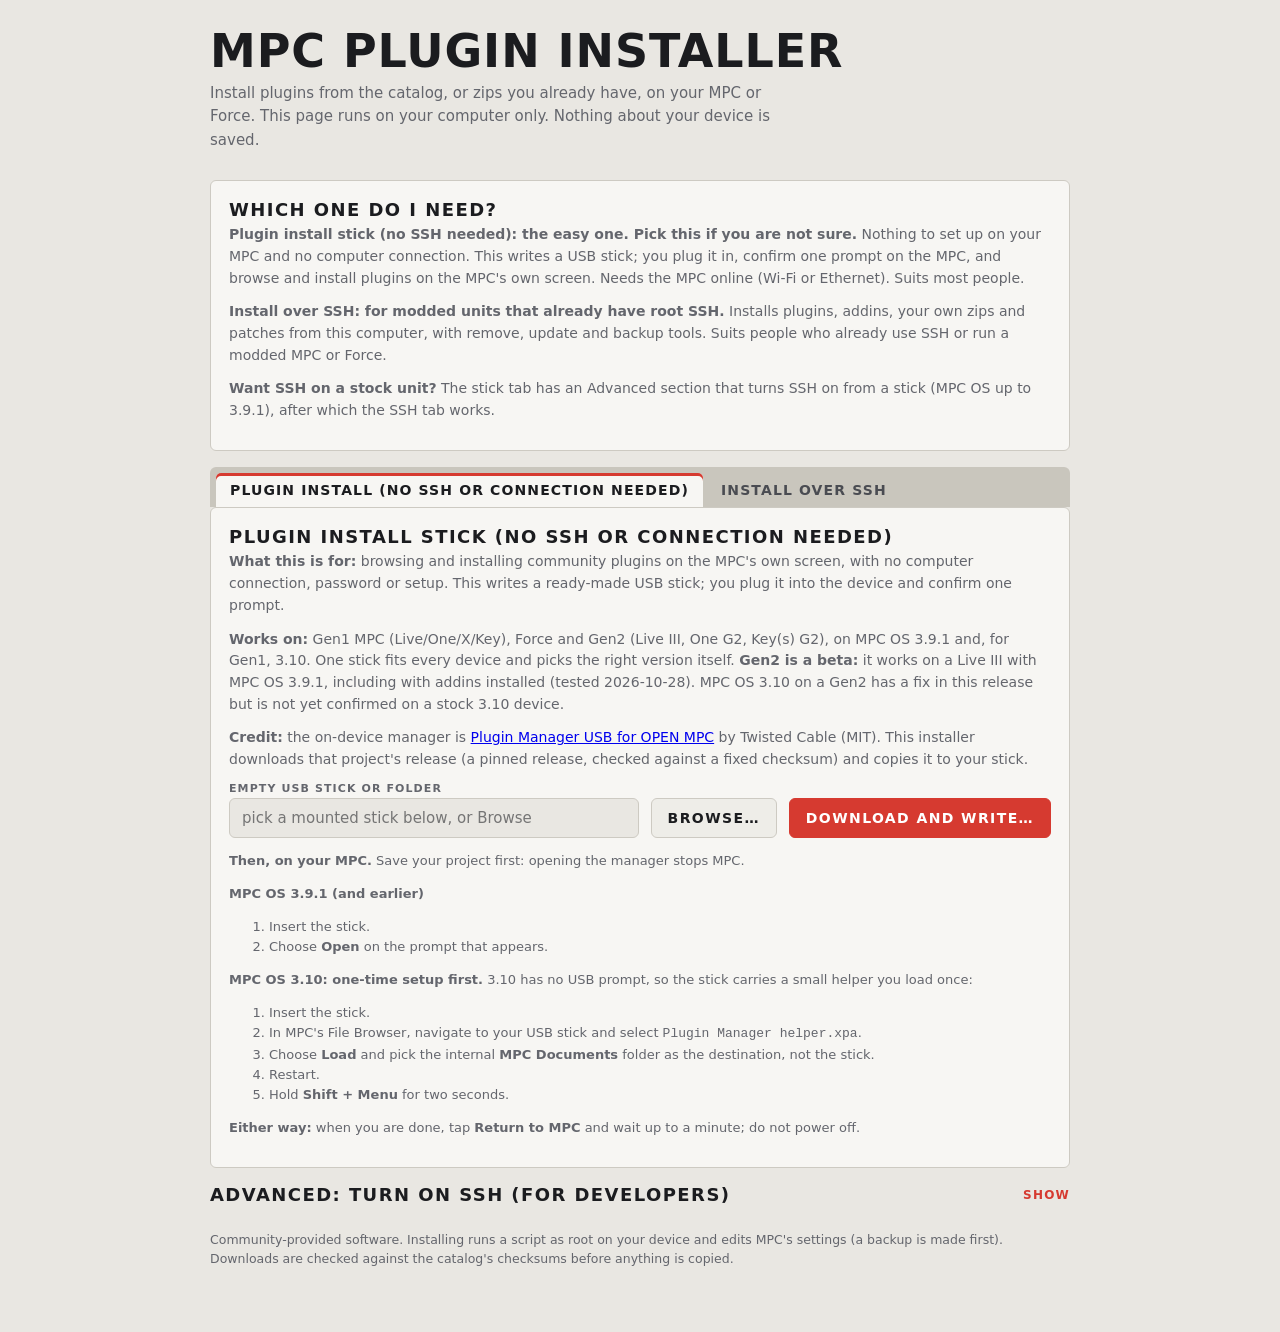
==== commit 89b27435: "desktop: stick tab is the default, a 'which one do I need?' box, numbered on-device steps incl. the " ====
--- a/tools/desktop/web/index.html
+++ b/tools/desktop/web/index.html
@@ -96,12 +96,23 @@
   <p class="lede">Install plugins from the catalog, or zips you already have, on your MPC or Force. This page runs on your computer only. Nothing about your device is saved.</p>
 </header>
 
+<section id="which">
+  <h2>Which one do I need?</h2>
+  <p class="sub"><b>Plugin install stick (no SSH needed): the easy one. Pick this if you are not sure.</b> Nothing to set up on your
+  MPC and no computer connection. This writes a USB stick; you plug it in, confirm one prompt on the MPC, and browse and install
+  plugins on the MPC's own screen. Needs the MPC online (Wi-Fi or Ethernet). Suits most people.</p>
+  <p class="sub"><b>Install over SSH: for modded units that already have root SSH.</b> Installs plugins, addins, your own zips and
+  patches from this computer, with remove, update and backup tools. Suits people who already use SSH or run a modded MPC or Force.</p>
+  <p class="sub"><b>Want SSH on a stock unit?</b> The stick tab has an Advanced section that turns SSH on from a stick (MPC OS up to
+  3.9.1), after which the SSH tab works.</p>
+</section>
+
 <div class="ktabs" id="modetabs" role="tablist" aria-label="Mode">
-  <button type="button" id="mode-install" role="tab" aria-selected="true">Install over SSH</button>
-  <button type="button" id="mode-stick" role="tab" aria-selected="false">Plugin install (no SSH or connection needed)</button>
+  <button type="button" id="mode-stick" role="tab" aria-selected="true">Plugin install (no SSH or connection needed)</button>
+  <button type="button" id="mode-install" role="tab" aria-selected="false">Install over SSH</button>
 </div>
 
-<div id="install-mode">
+<div id="install-mode" hidden>
 <section id="s1">
   <h2><span class="n">1</span>Connect to your device</h2>
   <p class="sub">Your device needs SSH access as <b>root</b> (a modded unit). Use the IP address shown on the device or in your router.</p>
@@ -189,15 +200,15 @@
 <div id="selbar" hidden role="region" aria-label="Selected plugins"><span><b id="selcount"></b> <button class="linkbtn" type="button" id="selclear">Clear</button></span><button class="primary" id="go2" type="button">Install…</button></div>
 </div>
 
-<div id="stick-mode" hidden>
+<div id="stick-mode">
 <section id="es">
   <h2>Plugin install stick (no SSH or connection needed)</h2>
   <p class="sub"><b>What this is for:</b> browsing and installing community plugins on the MPC's own screen, with no computer
   connection, password or setup. This writes a ready-made USB stick; you plug it into the device and confirm one prompt.</p>
-  <p class="sub"><b>Works on:</b> Gen1 MPC (Live/One/X/Key), Force and Gen2 (Live III, One G2, Key(s) G2), on MPC OS 3.9.1 and 3.10.
-  One stick fits every device and picks the right version itself. <b>Gen2 is a beta, not yet tested on hardware.</b></p>
+  <p class="sub"><b>Works on:</b> Gen1 MPC (Live/One/X/Key), Force and Gen2 (Live III, One G2, Key(s) G2), on MPC OS 3.9.1 and, for Gen1, 3.10.
+  One stick fits every device and picks the right version itself. <b>Gen2 is a beta:</b> it works on a Live III with MPC OS 3.9.1, including with addins installed (tested 2026-10-28). MPC OS 3.10 on a Gen2 has a fix in this release but is not yet confirmed on a stock 3.10 device.</p>
   <p class="sub"><b>Credit:</b> the on-device manager is <a href="https://github.com/Eurikon/plugin-manager-usb-for-open-mpc" target="_blank" rel="noopener">Plugin Manager USB for OPEN MPC</a>
-  by Eurikon (MIT). This installer downloads his release (<span id="es-ver"></span>, checked against a fixed checksum) and copies it to your stick.</p>
+  by Twisted Cable (MIT). This installer downloads that project's release (<span id="es-ver"></span>, checked against a fixed checksum) and copies it to your stick.</p>
   <div id="es-drives"></div>
   <div class="row">
     <label class="f">Empty USB stick or folder<input id="es-out" type="text" placeholder="pick a mounted stick below, or Browse" spellcheck="false"></label>
@@ -205,26 +216,39 @@
     <button class="primary" id="es-build" type="button">Download and write…</button>
   </div>
   <p class="msg" id="es-msg" role="status" aria-live="polite"></p>
-  <p class="small"><b>On the device:</b> MPC OS 3.9.1: insert the stick and choose Open. MPC OS 3.10: first import
-  <code>Plugin Manager helper.xpa</code> from the stick once (Browser, Load, extract to the internal MPC Documents, restart), then
-  insert the stick and choose Open, or hold Shift + Menu for two seconds. Save your project first: opening the manager stops MPC.</p>
+  <div class="small" id="es-steps">
+    <p><b>Then, on your MPC.</b> Save your project first: opening the manager stops MPC.</p>
+    <p><b>MPC OS 3.9.1 (and earlier)</b></p>
+    <ol>
+      <li>Insert the stick.</li>
+      <li>Choose <b>Open</b> on the prompt that appears.</li>
+    </ol>
+    <p><b>MPC OS 3.10: one-time setup first.</b> 3.10 has no USB prompt, so the stick carries a small helper you load once:</p>
+    <ol>
+      <li>Insert the stick.</li>
+      <li>In MPC's File Browser, navigate to your USB stick and select <code>Plugin Manager helper.xpa</code>.</li>
+      <li>Choose <b>Load</b> and pick the internal <b>MPC Documents</b> folder as the destination, not the stick.</li>
+      <li>Restart.</li>
+      <li>Hold <b>Shift + Menu</b> for two seconds.</li>
+    </ol>
+    <p><b>Either way:</b> when you are done, tap <b>Return to MPC</b> and wait up to a minute; do not power off.</p>
+  </div>
 </section>
 <details id="dadv" class="collapse">
-<summary><h2>Advanced: build a stick from your own firmware (SSH, put back addins, preset plugin list)</h2><span class="hint">Show</span></summary>
+<summary><h2>Advanced: turn on SSH (for developers)</h2><span class="hint">Show</span></summary>
 <section id="st-intro">
-  <p class="sub"><b>What this is for:</b> installing the plugin manager (and other catalog plugins) on a device you have no SSH
-  access to at all -- no connecting, no password, no setup. You build a small USB stick here; it does the rest on the device
-  itself.</p>
+  <p class="sub"><b>What this is for:</b> developers who want an ordinary SSH login on their device (to install plugins and addins
+  with this installer's first tab, or by hand). It builds a stick that turns SSH on, puts any addins you already installed back,
+  and, if you tick the box below, also opens the plugin manager, exactly like the easy stick above.</p>
   <p class="sub"><b>How it works:</b> MPC OS has its own stock "USB script" reader, built in by Akai (not a security hole): a
-  stick with the right files on it makes MPC ask one on-screen question, then run a script as root. This builds that stick.
-  Nothing is installed until you confirm the prompt on the device's own screen.</p>
-  <p class="sub"><b>Works on:</b> Gen1 MPC (Live/One/X/Key), Force, and Gen2 (Live III, One G2, Key(s) G2) -- but only on
-  <b>MPC OS up to 3.9.1</b>. Akai closed this route in <b>MPC OS 3.10</b> and later; a stick built here will not work on a
-  device already updated past that. Use the plugin install stick above for 3.10.</p>
-  <p class="sub"><b>Gen2 devices specifically:</b> their storage can't be made to remember changes the way Gen1/Force can. The
-  plugin manager itself, once installed, stays. But anything else this does -- putting back addins you'd already installed,
-  or the optional SSH access below -- is undone by every reboot, so you'd reinsert the stick and confirm the prompt again
-  each time the device restarts.</p>
+  stick with the right files on it makes MPC ask one on-screen question, then run a script as root. Nothing happens until you
+  confirm that prompt on the device's own screen. The check the reader needs depends on your device's firmware, so this reads
+  your own stock update image once (nothing from it is kept or sent anywhere).</p>
+  <p class="sub"><b>Works on:</b> Gen1 MPC (Live/One/X/Key), Force and Gen2 (Live III, One G2, Key(s) G2), but only on
+  <b>MPC OS up to 3.9.1</b>. Akai closed this route in <b>MPC OS 3.10</b>; a stick built here will not work on a device
+  already updated past that, and the easy stick above is the only no-SSH option there.</p>
+  <p class="sub"><b>Gen2 devices specifically:</b> their storage can't be made to remember changes the way Gen1/Force can, so SSH
+  and the addins' settings are undone by every reboot. Reinsert the stick and confirm the prompt again after each restart.</p>
 </section>
 <section id="st1">
   <h2><span class="n">1</span>Firmware</h2>
@@ -239,23 +263,19 @@
 </section>
 
 <section id="st2" class="off">
-<details id="dst2" class="collapse">
-  <summary><h2><span class="n">2</span>Advanced: SSH access (optional)</h2><span class="hint">Show</span></summary>
-  <p class="sub"><b>Most people can skip this.</b> It only matters if you also want an ordinary SSH login on this device, separate
-  from the one-time install below (which happens either way). Leave it on "None" unless you know you want this.</p>
+  <h2><span class="n">2</span>SSH login</h2>
+  <p class="sub">A key is safer and is what to pick unless you know otherwise: it only adds a key on top of what is already
+  there. Pick one.</p>
   <div class="row">
     <label class="f">
       <span style="display:flex;flex-wrap:wrap;gap:16px;text-transform:none;letter-spacing:0;font:400 15px var(--text);color:var(--fg)">
-        <label><input type="radio" name="st-sshmode" id="st-ssh-none" checked> None (recommended)</label>
-        <label><input type="radio" name="st-sshmode" id="st-ssh-paste"> Use my public key</label>
+        <label><input type="radio" name="st-sshmode" id="st-ssh-paste" checked> Use my public key</label>
         <label><input type="radio" name="st-sshmode" id="st-ssh-gen"> Generate a new key</label>
         <label><input type="radio" name="st-sshmode" id="st-ssh-pw"> Set a password instead</label>
       </span>
     </label>
   </div>
-  <p class="small">A key doesn't weaken your device's login: it only adds a key, on top of what's already there. On a device whose
-  root filesystem can't be made writable (most Gen2 units), it lasts until the next reboot — reinsert the stick to redo it.</p>
-  <label class="f" id="st-sshpaste-wrap" hidden>Public key (the line from your id_ed25519.pub or similar)<input id="st-sshpaste" type="text" placeholder="ssh-ed25519 AAAA... you@host" spellcheck="false"></label>
+  <label class="f" id="st-sshpaste-wrap">Public key (the line from your id_ed25519.pub or similar)<input id="st-sshpaste" type="text" placeholder="ssh-ed25519 AAAA... you@host" spellcheck="false"></label>
   <div id="st-sshgen-wrap" hidden>
     <p class="msg ok" id="st-sshgen-warn"><b>Shown once.</b> Save this private key now (e.g. as <code>~/.ssh/id_mpc</code>, <code>chmod 600</code>); the app does not keep a copy.</p>
     <pre class="log" id="st-sshgen-priv"></pre>
@@ -263,18 +283,18 @@
   </div>
   <div id="st-sshpw-wrap" hidden>
     <p class="msg err"><b>Not recommended.</b> A password can be guessed or intercepted; a key can't. This also turns on
-    password login for root over SSH, where before only a key would have worked — anyone who learns this password gets a
+    password login for root over SSH, where before only a key would have worked: anyone who learns this password gets a
     root shell on your device. Only works on a device whose root can be made writable (most Gen1/Force units); refused
     outright on most Gen2 units, which have no writable place to keep it.</p>
     <label class="f">Password<input id="st-sshpw" type="password" autocomplete="new-password" spellcheck="false"></label>
   </div>
-</details>
 </section>
 
 <section id="st3" class="off">
-  <h2><span class="n">3</span>What to install</h2>
-  <p class="sub">Catalog plugin IDs, one or more, comma-separated. The plugin manager (default) then lets you browse and install more from the MPC screen itself.</p>
-  <label class="f">Catalog IDs<input id="st-install" type="text" value="plugin-manager" spellcheck="false"></label>
+  <h2><span class="n">3</span>Plugin manager</h2>
+  <label style="display:flex;gap:10px;align-items:flex-start;font:400 15px var(--text)"><input type="checkbox" id="st-withmgr" checked style="margin-top:4px">
+    <span>Also open the plugin manager from this stick (recommended). It is Twisted Cable's Plugin Manager USB for OPEN MPC, downloaded and
+    checked as for the easy stick above; this stick runs it right after turning SSH on.</span></label>
 </section>
 
 <section id="st4" class="off">
@@ -817,14 +837,14 @@
     ST.running = false;
     if (j.state === "done") {
       ST.scanHandle = j.result;
-      scanMsg("Found the salt. Set up SSH if you want it (most people don't need to), then build the stick below.", "ok");
+      scanMsg("Found the salt. Now choose how you want to log in over SSH, then build the stick below.", "ok");
       $("st2").classList.remove("off"); $("st3").classList.remove("off"); $("st4").classList.remove("off");
     } else {
       scanMsg(j.result, "err");
     }
   }).catch(function (e) { setTimeout(function () { stickPoll(since, log); }, 1500); });
 }
-["st-ssh-none", "st-ssh-paste", "st-ssh-gen", "st-ssh-pw"].forEach(function (id) {
+["st-ssh-paste", "st-ssh-gen", "st-ssh-pw"].forEach(function (id) {
   $(id).addEventListener("change", function () {
     $("st-sshpaste-wrap").hidden = !$("st-ssh-paste").checked;
     $("st-sshpw-wrap").hidden = !$("st-ssh-pw").checked;
@@ -835,7 +855,7 @@
         $("st-sshgen-priv").textContent = k.private;
         $("st-sshgen-wrap").hidden = false;
         ST.genPub = k.public.trim();
-      }).catch(function (e) { msg($("st-buildmsg"), e.message, "err"); $("st-ssh-none").checked = true; });
+      }).catch(function (e) { msg($("st-buildmsg"), e.message, "err"); $("st-ssh-paste").checked = true; $("st-sshpaste-wrap").hidden = false; });
     }
   });
 });
@@ -854,17 +874,18 @@
   if (!ST.scanHandle) { msg($("st-buildmsg"), "Scan the firmware first.", "err"); return; }
   var out = $("st-out").value.trim();
   if (!out) { msg($("st-buildmsg"), "Enter a folder to write the stick to.", "err"); return; }
-  var ids = $("st-install").value.split(",").map(function (s) { return s.trim(); }).filter(Boolean);
-  msg($("st-buildmsg"), "Building…");
-  api("/api/stick/build", { ScanHandle: ST.scanHandle, Out: out, Install: ids, SSHPubKey: stickSSHKey(), SSHPassword: stickSSHPassword() })
+  var key = stickSSHKey(), pw = stickSSHPassword();
+  if (!key && !pw) { msg($("st-buildmsg"), "Give a public key, generate one, or set a password: SSH is what this stick is for.", "err"); return; }
+  var withMgr = $("st-withmgr").checked;
+  msg($("st-buildmsg"), withMgr ? "Downloading the plugin manager and building…" : "Building…");
+  api("/api/stick/build", { ScanHandle: ST.scanHandle, Out: out, SSHPubKey: key, SSHPassword: pw, WithManager: withMgr })
     .then(function (r) {
       var where = stickOutIsAMountedDrive(out)
         ? "That's a mounted drive, so it's already on the stick -- just"
         : "Copy everything in " + r.out + " (hidden files too) to the root of a USB stick, then";
-      msg($("st-buildmsg"), "Wrote " + r.out + ". " + where + " insert it into the MPC/Force and confirm the prompt on the device.", "ok");
+      msg($("st-buildmsg"), "Wrote " + r.out + ". " + where + " insert it into the MPC/Force (MPC OS up to 3.9.1) and confirm the prompt on the device.", "ok");
     }).catch(function (e) { msg($("st-buildmsg"), e.message, "err"); });
 });
-
 
 /* Easy stick: download the pinned community manager stick and write it to a drive. */
 api("/api/stick/easyinfo").then(function (r) { $("es-ver").textContent = r.version; }).catch(function () { $("es-ver").textContent = "a pinned release"; });
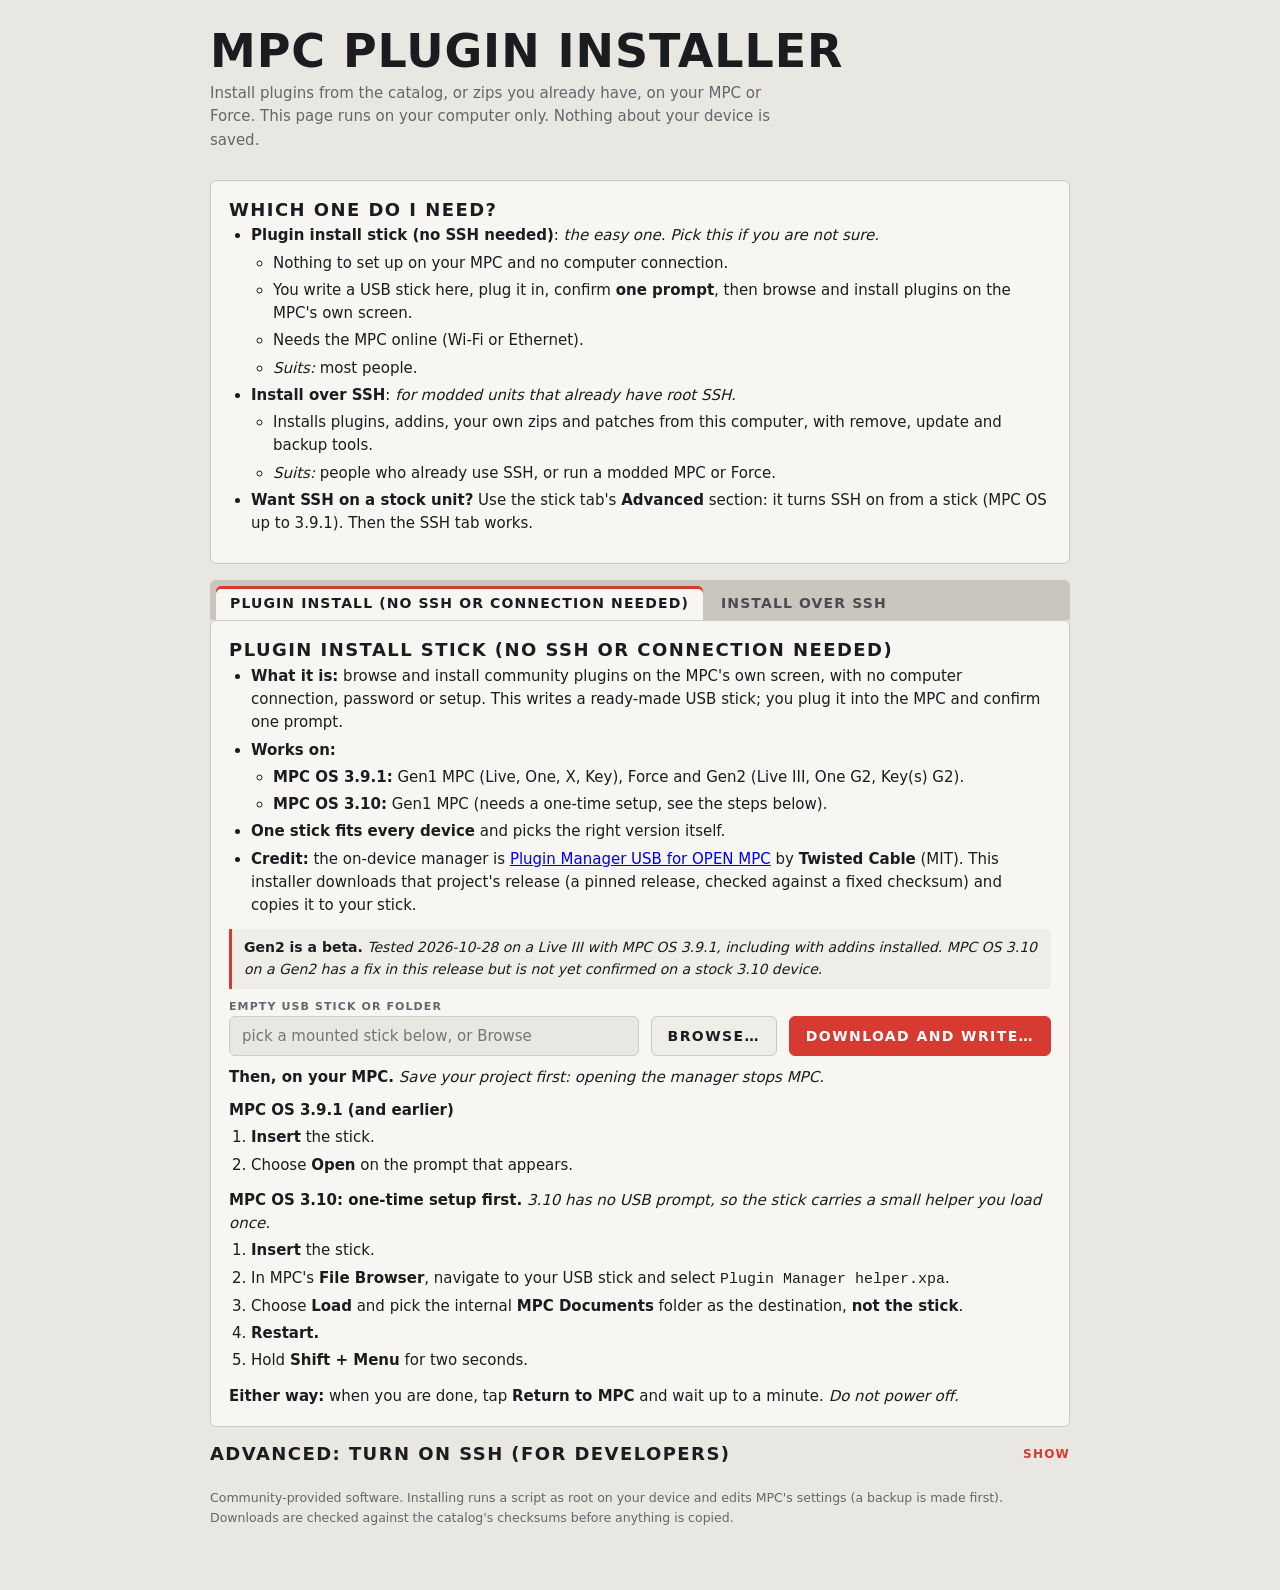
==== commit a1aea9e2: "desktop: page copy as bulleted lists with bold labels, italic asides and a callout for the Gen2 beta" ====
--- a/tools/desktop/web/index.html
+++ b/tools/desktop/web/index.html
@@ -29,6 +29,12 @@
 :focus-visible { outline:2px solid var(--accent); outline-offset:2px; }
 .msg { margin:10px 0 0; font-size:14px; }
 .msg.err { color:var(--accent); } .msg.ok { color:var(--ok); }
+.sub b, .small b, .guide b { font-weight:700; color:var(--fg); }
+.guide ul, .guide ol { margin:4px 0 12px; padding-left:22px; }
+.guide li { margin:4px 0; }
+.guide li > ul { margin:2px 0 4px; }
+.guide .lead { margin:10px 0 2px; }
+.callout { border-left:3px solid var(--accent); background:var(--panel-2); padding:8px 12px; margin:8px 0 12px; font-size:14px; border-radius:0 6px 6px 0; }
 .small { font-size:13px; color:var(--muted); }
 ul.list { list-style:none; margin:0; padding:0; border-top:1px solid var(--line); }
 ul.list li { display:flex; gap:12px; align-items:flex-start; padding:10px 2px; border-bottom:1px solid var(--line); }
@@ -96,15 +102,23 @@
   <p class="lede">Install plugins from the catalog, or zips you already have, on your MPC or Force. This page runs on your computer only. Nothing about your device is saved.</p>
 </header>
 
-<section id="which">
+<section id="which" class="guide">
   <h2>Which one do I need?</h2>
-  <p class="sub"><b>Plugin install stick (no SSH needed): the easy one. Pick this if you are not sure.</b> Nothing to set up on your
-  MPC and no computer connection. This writes a USB stick; you plug it in, confirm one prompt on the MPC, and browse and install
-  plugins on the MPC's own screen. Needs the MPC online (Wi-Fi or Ethernet). Suits most people.</p>
-  <p class="sub"><b>Install over SSH: for modded units that already have root SSH.</b> Installs plugins, addins, your own zips and
-  patches from this computer, with remove, update and backup tools. Suits people who already use SSH or run a modded MPC or Force.</p>
-  <p class="sub"><b>Want SSH on a stock unit?</b> The stick tab has an Advanced section that turns SSH on from a stick (MPC OS up to
-  3.9.1), after which the SSH tab works.</p>
+  <ul>
+    <li><b>Plugin install stick (no SSH needed)</b>: <i>the easy one. Pick this if you are not sure.</i>
+      <ul>
+        <li>Nothing to set up on your MPC and no computer connection.</li>
+        <li>You write a USB stick here, plug it in, confirm <b>one prompt</b>, then browse and install plugins on the MPC's own screen.</li>
+        <li>Needs the MPC online (Wi-Fi or Ethernet).</li>
+        <li><i>Suits:</i> most people.</li>
+      </ul></li>
+    <li><b>Install over SSH</b>: <i>for modded units that already have root SSH.</i>
+      <ul>
+        <li>Installs plugins, addins, your own zips and patches from this computer, with remove, update and backup tools.</li>
+        <li><i>Suits:</i> people who already use SSH, or run a modded MPC or Force.</li>
+      </ul></li>
+    <li><b>Want SSH on a stock unit?</b> Use the stick tab's <b>Advanced</b> section: it turns SSH on from a stick (MPC OS up to 3.9.1). Then the SSH tab works.</li>
+  </ul>
 </section>
 
 <div class="ktabs" id="modetabs" role="tablist" aria-label="Mode">
@@ -201,14 +215,19 @@
 </div>
 
 <div id="stick-mode">
-<section id="es">
+<section id="es" class="guide">
   <h2>Plugin install stick (no SSH or connection needed)</h2>
-  <p class="sub"><b>What this is for:</b> browsing and installing community plugins on the MPC's own screen, with no computer
-  connection, password or setup. This writes a ready-made USB stick; you plug it into the device and confirm one prompt.</p>
-  <p class="sub"><b>Works on:</b> Gen1 MPC (Live/One/X/Key), Force and Gen2 (Live III, One G2, Key(s) G2), on MPC OS 3.9.1 and, for Gen1, 3.10.
-  One stick fits every device and picks the right version itself. <b>Gen2 is a beta:</b> it works on a Live III with MPC OS 3.9.1, including with addins installed (tested 2026-10-28). MPC OS 3.10 on a Gen2 has a fix in this release but is not yet confirmed on a stock 3.10 device.</p>
-  <p class="sub"><b>Credit:</b> the on-device manager is <a href="https://github.com/Eurikon/plugin-manager-usb-for-open-mpc" target="_blank" rel="noopener">Plugin Manager USB for OPEN MPC</a>
-  by Twisted Cable (MIT). This installer downloads that project's release (<span id="es-ver"></span>, checked against a fixed checksum) and copies it to your stick.</p>
+  <ul>
+    <li><b>What it is:</b> browse and install community plugins on the MPC's own screen, with no computer connection, password or setup. This writes a ready-made USB stick; you plug it into the MPC and confirm one prompt.</li>
+    <li><b>Works on:</b>
+      <ul>
+        <li><b>MPC OS 3.9.1:</b> Gen1 MPC (Live, One, X, Key), Force and Gen2 (Live III, One G2, Key(s) G2).</li>
+        <li><b>MPC OS 3.10:</b> Gen1 MPC (needs a one-time setup, see the steps below).</li>
+      </ul></li>
+    <li><b>One stick fits every device</b> and picks the right version itself.</li>
+    <li><b>Credit:</b> the on-device manager is <a href="https://github.com/Eurikon/plugin-manager-usb-for-open-mpc" target="_blank" rel="noopener">Plugin Manager USB for OPEN MPC</a> by <b>Twisted Cable</b> (MIT). This installer downloads that project's release (<span id="es-ver"></span>, checked against a fixed checksum) and copies it to your stick.</li>
+  </ul>
+  <div class="callout"><b>Gen2 is a beta.</b> <i>Tested 2026-10-28 on a Live III with MPC OS 3.9.1, including with addins installed. MPC OS 3.10 on a Gen2 has a fix in this release but is not yet confirmed on a stock 3.10 device.</i></div>
   <div id="es-drives"></div>
   <div class="row">
     <label class="f">Empty USB stick or folder<input id="es-out" type="text" placeholder="pick a mounted stick below, or Browse" spellcheck="false"></label>
@@ -216,39 +235,40 @@
     <button class="primary" id="es-build" type="button">Download and write…</button>
   </div>
   <p class="msg" id="es-msg" role="status" aria-live="polite"></p>
-  <div class="small" id="es-steps">
-    <p><b>Then, on your MPC.</b> Save your project first: opening the manager stops MPC.</p>
-    <p><b>MPC OS 3.9.1 (and earlier)</b></p>
+  <div class="guide" id="es-steps">
+    <p class="lead"><b>Then, on your MPC.</b> <i>Save your project first: opening the manager stops MPC.</i></p>
+    <p class="lead"><b>MPC OS 3.9.1 (and earlier)</b></p>
     <ol>
-      <li>Insert the stick.</li>
+      <li><b>Insert</b> the stick.</li>
       <li>Choose <b>Open</b> on the prompt that appears.</li>
     </ol>
-    <p><b>MPC OS 3.10: one-time setup first.</b> 3.10 has no USB prompt, so the stick carries a small helper you load once:</p>
+    <p class="lead"><b>MPC OS 3.10: one-time setup first.</b> <i>3.10 has no USB prompt, so the stick carries a small helper you load once.</i></p>
     <ol>
-      <li>Insert the stick.</li>
-      <li>In MPC's File Browser, navigate to your USB stick and select <code>Plugin Manager helper.xpa</code>.</li>
-      <li>Choose <b>Load</b> and pick the internal <b>MPC Documents</b> folder as the destination, not the stick.</li>
-      <li>Restart.</li>
+      <li><b>Insert</b> the stick.</li>
+      <li>In MPC's <b>File Browser</b>, navigate to your USB stick and select <code>Plugin Manager helper.xpa</code>.</li>
+      <li>Choose <b>Load</b> and pick the internal <b>MPC Documents</b> folder as the destination, <b>not the stick</b>.</li>
+      <li><b>Restart.</b></li>
       <li>Hold <b>Shift + Menu</b> for two seconds.</li>
     </ol>
-    <p><b>Either way:</b> when you are done, tap <b>Return to MPC</b> and wait up to a minute; do not power off.</p>
+    <p class="lead"><b>Either way:</b> when you are done, tap <b>Return to MPC</b> and wait up to a minute. <i>Do not power off.</i></p>
   </div>
 </section>
 <details id="dadv" class="collapse">
 <summary><h2>Advanced: turn on SSH (for developers)</h2><span class="hint">Show</span></summary>
-<section id="st-intro">
-  <p class="sub"><b>What this is for:</b> developers who want an ordinary SSH login on their device (to install plugins and addins
-  with this installer's first tab, or by hand). It builds a stick that turns SSH on, puts any addins you already installed back,
-  and, if you tick the box below, also opens the plugin manager, exactly like the easy stick above.</p>
-  <p class="sub"><b>How it works:</b> MPC OS has its own stock "USB script" reader, built in by Akai (not a security hole): a
-  stick with the right files on it makes MPC ask one on-screen question, then run a script as root. Nothing happens until you
-  confirm that prompt on the device's own screen. The check the reader needs depends on your device's firmware, so this reads
-  your own stock update image once (nothing from it is kept or sent anywhere).</p>
-  <p class="sub"><b>Works on:</b> Gen1 MPC (Live/One/X/Key), Force and Gen2 (Live III, One G2, Key(s) G2), but only on
-  <b>MPC OS up to 3.9.1</b>. Akai closed this route in <b>MPC OS 3.10</b>; a stick built here will not work on a device
-  already updated past that, and the easy stick above is the only no-SSH option there.</p>
-  <p class="sub"><b>Gen2 devices specifically:</b> their storage can't be made to remember changes the way Gen1/Force can, so SSH
-  and the addins' settings are undone by every reboot. Reinsert the stick and confirm the prompt again after each restart.</p>
+<section id="st-intro" class="guide">
+  <ul>
+    <li><b>What this is for:</b> developers who want an ordinary <b>SSH login</b> on their device, to install plugins and addins with this installer's SSH tab or by hand.</li>
+    <li><b>What the stick does:</b>
+      <ul>
+        <li>Turns <b>SSH</b> on (a key you give, or a password).</li>
+        <li>Puts back any <b>addins</b> you already installed.</li>
+        <li>Optionally opens the <b>plugin manager</b>, exactly like the easy stick above (tick the box below).</li>
+      </ul></li>
+    <li><b>How it works:</b> MPC OS has its own stock "USB script" reader, built in by Akai (not a security hole). A stick with the right files on it makes MPC ask one on-screen question, then run a script as root. <i>Nothing happens until you confirm that prompt on the device's own screen.</i> The check the reader needs depends on your device's firmware, so this reads your own stock update image once (nothing from it is kept or sent anywhere).</li>
+    <li><b>Works on:</b> Gen1 MPC (Live, One, X, Key), Force and Gen2 (Live III, One G2, Key(s) G2), <b>but only on MPC OS up to 3.9.1</b>.
+      <div class="callout"><i>Akai closed this route in MPC OS 3.10. A stick built here will not work on a device already updated past that; the easy stick above is the only no-SSH option there.</i></div></li>
+    <li><b>Gen2 devices specifically:</b> their storage can't be made to remember changes the way Gen1 and Force can, so SSH and the addins' settings are undone by every reboot. <i>Reinsert the stick and confirm the prompt again after each restart.</i></li>
+  </ul>
 </section>
 <section id="st1">
   <h2><span class="n">1</span>Firmware</h2>
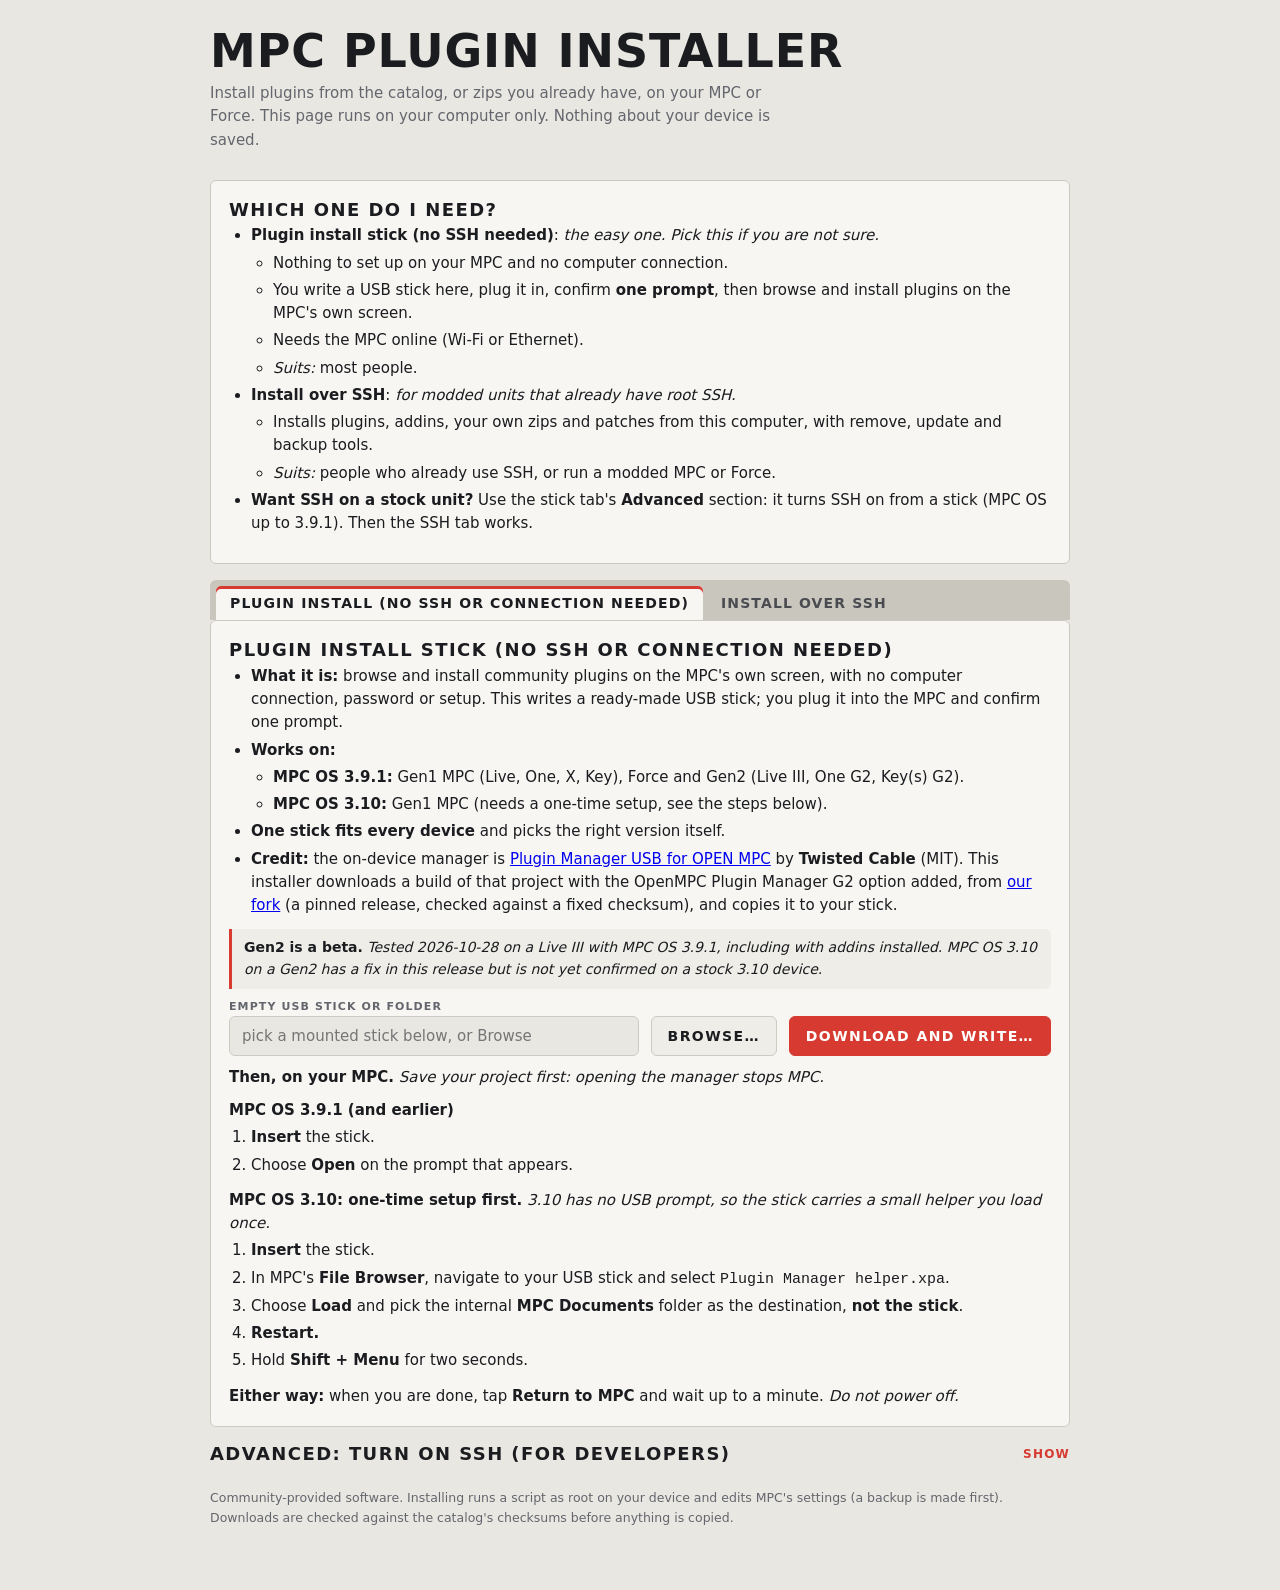
==== commit 133187d9: "desktop: pin the plugin manager to our fork's v1.2.3 (upstream v1.2.2 plus the OpenMPC Plugin Manage" ====
--- a/tools/desktop/web/index.html
+++ b/tools/desktop/web/index.html
@@ -225,7 +225,7 @@
         <li><b>MPC OS 3.10:</b> Gen1 MPC (needs a one-time setup, see the steps below).</li>
       </ul></li>
     <li><b>One stick fits every device</b> and picks the right version itself.</li>
-    <li><b>Credit:</b> the on-device manager is <a href="https://github.com/Eurikon/plugin-manager-usb-for-open-mpc" target="_blank" rel="noopener">Plugin Manager USB for OPEN MPC</a> by <b>Twisted Cable</b> (MIT). This installer downloads that project's release (<span id="es-ver"></span>, checked against a fixed checksum) and copies it to your stick.</li>
+    <li><b>Credit:</b> the on-device manager is <a href="https://github.com/Eurikon/plugin-manager-usb-for-open-mpc" target="_blank" rel="noopener">Plugin Manager USB for OPEN MPC</a> by <b>Twisted Cable</b> (MIT). This installer downloads a build of that project with the OpenMPC Plugin Manager G2 option added, from <a href="https://github.com/sd88me/plugin-manager-usb-for-open-mpc" target="_blank" rel="noopener">our fork</a> (<span id="es-ver"></span>, checked against a fixed checksum), and copies it to your stick.</li>
   </ul>
   <div class="callout"><b>Gen2 is a beta.</b> <i>Tested 2026-10-28 on a Live III with MPC OS 3.9.1, including with addins installed. MPC OS 3.10 on a Gen2 has a fix in this release but is not yet confirmed on a stock 3.10 device.</i></div>
   <div id="es-drives"></div>
@@ -313,7 +313,7 @@
 <section id="st3" class="off">
   <h2><span class="n">3</span>Plugin manager</h2>
   <label style="display:flex;gap:10px;align-items:flex-start;font:400 15px var(--text)"><input type="checkbox" id="st-withmgr" checked style="margin-top:4px">
-    <span>Also open the plugin manager from this stick (recommended). It is Twisted Cable's Plugin Manager USB for OPEN MPC, downloaded and
+    <span>Also open the plugin manager from this stick (recommended). It is Twisted Cable's Plugin Manager USB for OPEN MPC (our fork of it, with the OpenMPC Plugin Manager G2 option), downloaded and
     checked as for the easy stick above; this stick runs it right after turning SSH on.</span></label>
 </section>
 
